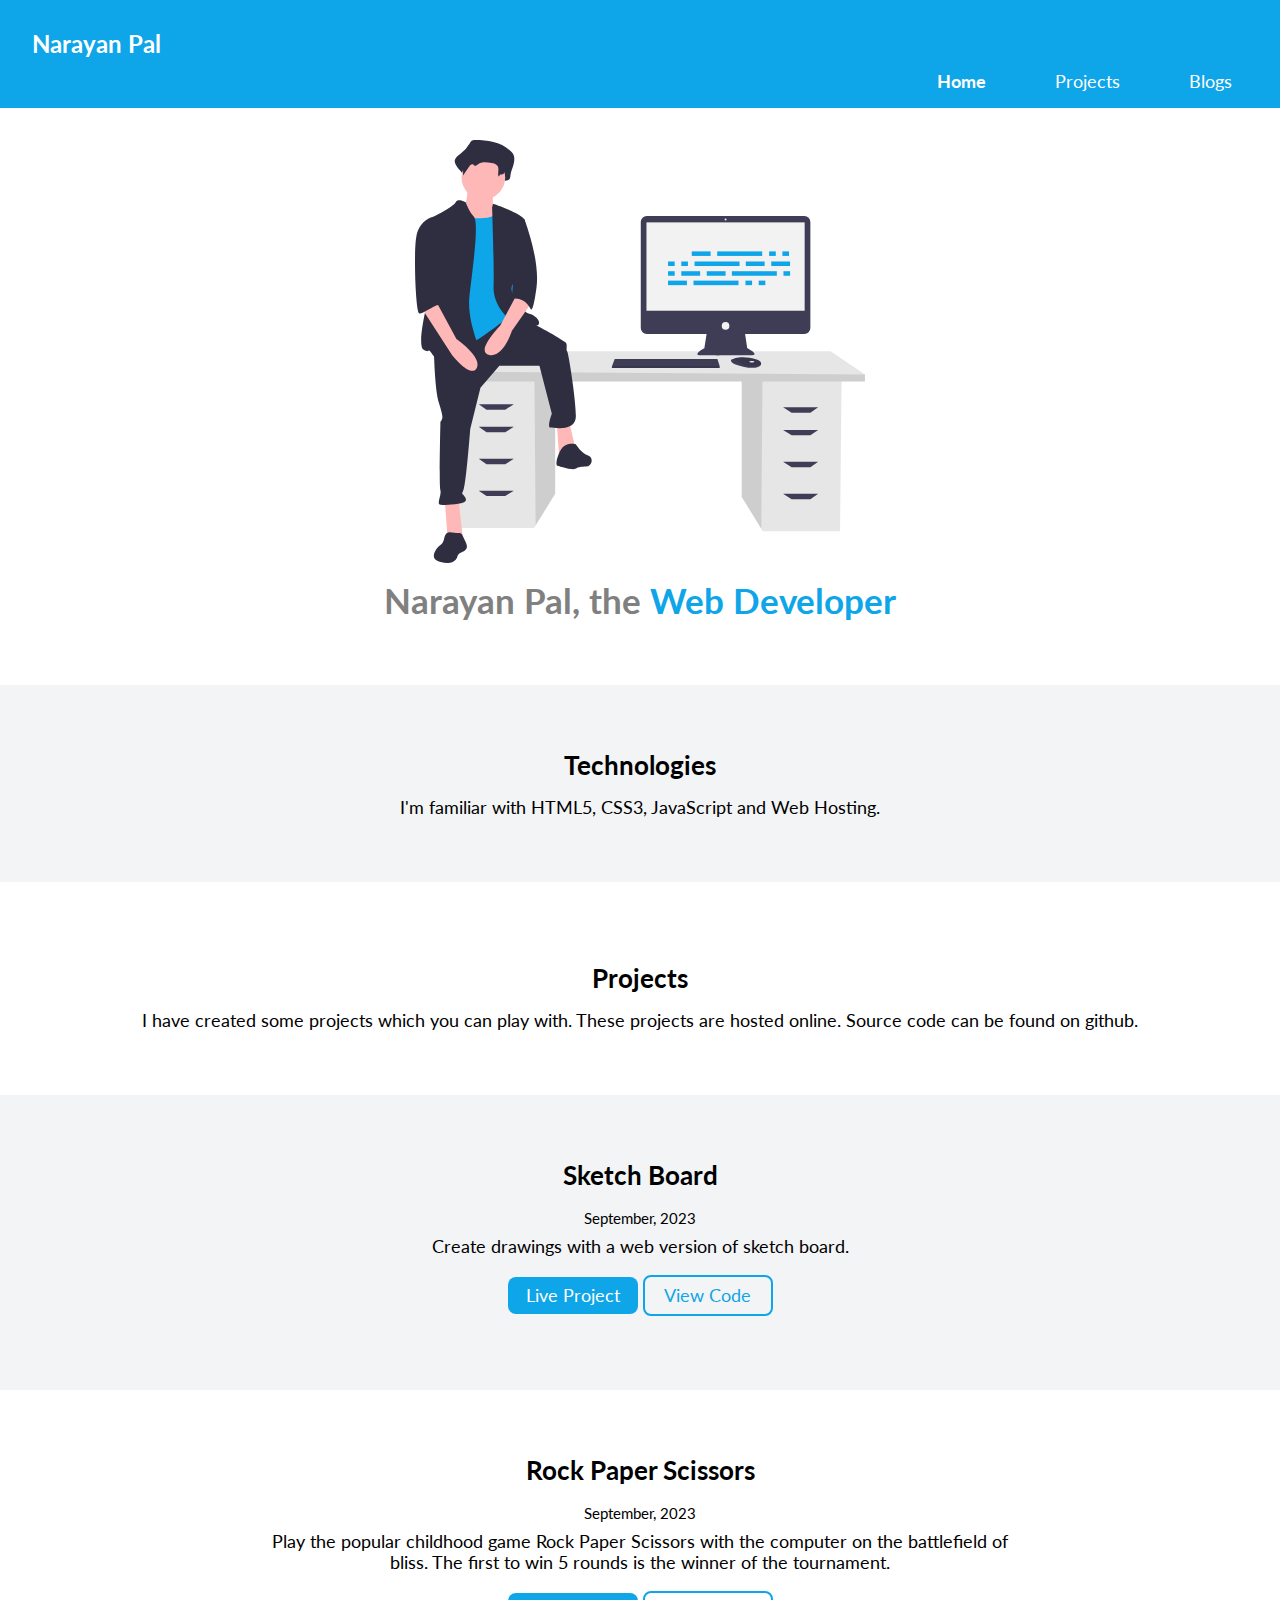
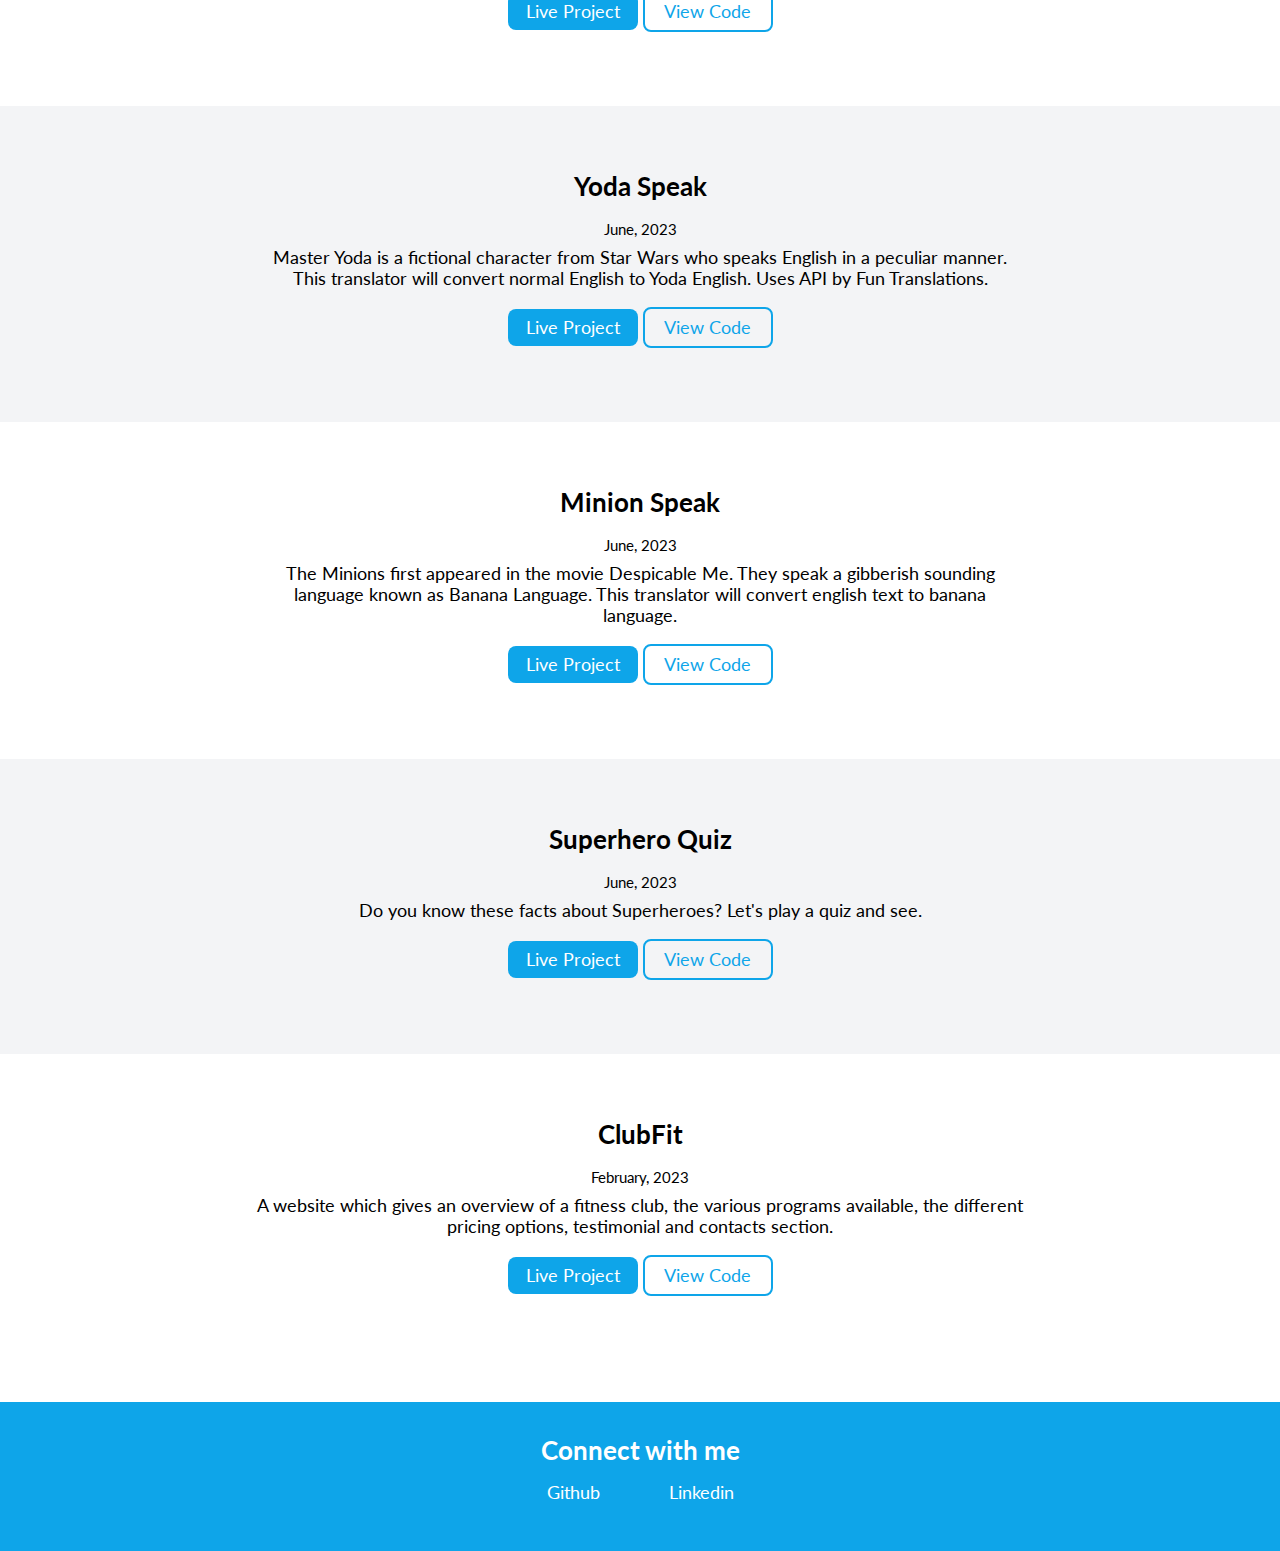
==== index.html @ 6f0f5a01 "Update index.html" ====
<!DOCTYPE html>
<html lang="en">

<head>
    <meta charset="UTF-8">
    <meta http-equiv="X-UA-Compatible" content="IE=edge">
    <meta name="viewport" content="width=device-width, initial-scale=1.0">
    <title>Home | My Site: Narayan Pal</title>
    <link rel="stylesheet" href="css/style.css">
    <link rel="stylesheet" href="css/responsive.css">

    <link rel="apple-touch-icon" sizes="180x180" href="img">
    <link rel="icon" type="image/png" sizes="32x32" href="img/favicon-32x32.png">
    <link rel="icon" type="image/png" sizes="16x16" href="img/favicon-16x16.png">
    <link rel="manifest" href="img/site.webmanifest">
</head>

<body>

    <nav>
        <div class="brand">Narayan Pal</div>
        <ul class="navigation">
            <li><a href="/" class="link-active link">Home</a></li>
            <li><a href="/projects.html" class="link">Projects</a></li>
            <li><a href="/blogs.html" class="link">Blogs</a></li>
        </ul>
    </nav>

    <header class="hero">
        <img class="hero-image" src="img/hero.svg" alt="hero-image">
        <h1 class="hero-heading text-gray">Narayan Pal, the <span class="text-theme">Web Developer</span></h1>
    </header>

    <section class="section offWhite">
        <div class="container">
            <h2>Technologies</h2>
            <p>I'm familiar with HTML5, CSS3, JavaScript and Web Hosting.</p>
        </div>
    </section>

    <section class="section">
        <div class="container">
            <h2>Projects</h2>
            <p>I have created some projects which you can play with. These projects are hosted online. Source code can
                be found on github.
            </p>
        </div>
        <ul>
            <li>
                <article>

                    <div class="container offWhite">
                        <h2>Sketch Board</h2>
                        <small class="padding-bottom-2rem">September, 2023</small>
                        <p class="mx-small project-description">Create drawings with a web version of sketch board.</p>
                        <a href="https://my-sketch-board.netlify.app/" class="link link-primary" target="_blank">Live
                            Project</a>
                        <a href="https://github.com/Narayan2206/Sketch-board" class="link link-secondary"
                            target="_blank">View Code</a>
                    </div>

                    <div class="container">
                        <h2>Rock Paper Scissors</h2>
                        <small class="padding-bottom-2rem">September, 2023</small>
                        <p class="mx-small project-description">Play the popular childhood game Rock Paper Scissors with
                            the computer on the battlefield of bliss. The first to win 5 rounds is the winner of the
                            tournament.</p>
                        <a href="https://rockpaperscissorsgameproject.netlify.app/" class="link link-primary"
                            target="_blank">Live Project</a>
                        <a href="https://github.com/Narayan2206/Rock-Paper-Scissors" class="link link-secondary"
                            target="_blank">View Code</a>
                    </div>

                    <div class="container offWhite">
                        <h2>Yoda Speak</h2>
                        <small class="padding-bottom-2rem">June, 2023</small>
                        <p class="mx-small project-description">Master Yoda is a fictional character from Star Wars who
                            speaks English in a peculiar manner. This translator will convert normal English to Yoda
                            English. Uses API by Fun Translations.</p>
                        <a href="https://projectyodaspeak.netlify.app/" class="link link-primary" target="_blank">Live
                            Project</a>
                        <a href="https://github.com/Narayan2206/Yoda-speak" class="link link-secondary"
                            target="_blank">View Code</a>
                    </div>

                    <div class="container">
                        <h2>Minion Speak</h2>
                        <small class="padding-bottom-2rem">June, 2023</small>
                        <p class="mx-small project-description">The Minions first appeared in the movie Despicable Me.
                            They speak a gibberish sounding language known as Banana Language. This translator will
                            convert english text to banana language.</p>
                        <a href="https://projectminionspeak.netlify.app/" class="link link-primary" target="_blank">Live
                            Project</a>
                        <a href="https://github.com/Narayan2206/Minions-Speak" class="link link-secondary"
                            target="_blank">View Code</a>
                    </div>

                    <div class="container offWhite">
                        <h2>Superhero Quiz</h2>
                        <small class="padding-bottom-2rem">June, 2023</small>
                        <p class="mx-small project-description">Do you know these facts about Superheroes? Let's play a
                            quiz and see.</p>
                        <a href="https://replit.com/@Narayan2206/SuperHeroQuiz?embed=true" class="link link-primary"
                            target="_blank">Live Project</a>
                        <a href="https://replit.com/@Narayan2206/SuperHeroQuiz" class="link link-secondary ">View
                            Code</a>
                    </div>

                    <div class="container">
                        <h2>ClubFit</h2>
                        <small class="padding-bottom-2rem">February, 2023</small>
                        <p class="mx-small project-description">A website which gives an overview of a fitness club, the
                            various programs available, the different pricing options, testimonial and contacts section.
                        </p>
                        <a href="https://projectclubfit.netlify.app/" class="link link-primary" target="_blank">Live
                            Project</a>
                        <a href="https://github.com/Narayan2206/ClubFit" class="link link-secondary ">View Code</a>
                    </div>
                </article>
            </li>
        </ul>
    </section>




    <footer class="footer">
        <h2>Connect with me</h2>
        <ul class="footer-links">
            <li><a href="https://github.com/narayan2206" class="link">Github</a></li>
            <li><a href="https://www.linkedin.com/in/narayan-pal-a341a2220" class="link">Linkedin</a></li>
        </ul>
    </footer>

</body>

</html>
---- css/style.css ----
@import url('https://fonts.googleapis.com/css2?family=Lato:wght@400;700&display=swap');
*{
    margin: 0;
    padding: 0;
    box-sizing: border-box;
}

:root{
    --primary-color: #0ea5e9;
}

body{
    font-family: 'Lato', sans-serif;
    /* max-width: 80%;
    margin: auto; */
    font-size: 1.1rem;
}

nav{
    background-color: var(--primary-color);
    margin: auto;
    padding: 1rem;
}

nav .brand{
    padding: 0.8rem 1rem;
    font-size: 1.5rem;
    font-weight: bolder;
    color: white;
}

.navigation{
    text-align: right;
}

.navigation li{
    display: inline;
    list-style: none;
    padding: 0 2rem;
}


.hero{
    padding: 2rem;
    /* padding-top: 5rem; */
}

.hero .hero-image{
    display: block;
    margin: auto;
    max-width: 60%;
    width: 450px;
    /* border: 2px solid red; */
}

.hero .hero-heading{
    text-align: center;
    /* padding: 1rem 0; */
    padding-top: 1rem;
    margin-bottom: 1rem;
}

.section{
    margin: 1rem 0;
}

.container{
    text-align: center;
    padding: 4rem 0rem;
}

.container h2{
     padding-bottom: 1rem;
}

.footer{
    color: white;
    background-color: var(--primary-color);
    text-align: center;
    padding: 2rem 0;
    margin-top: 2rem;
}

.footer .footer-links{
      padding: 1rem;
}

.footer .footer-links li{
    display: inline;
    list-style: none;
    padding: 0 2rem;
}

/* Projects Page */

.project-description{
    width: 60%;
}

/* Blogs Page */

.min-h{
    min-height: calc(100vh - 107px - 149px);
    
}

/* Utility Classes */

.mx-small{
    margin: 0.5rem auto;
}

.link{
    text-decoration: none;
    color: white;
}

.link-primary{
    background-color: var(--primary-color);
    display: inline-block;
    padding: 0.5rem 1rem;
    margin: 10px auto;
    width: 130px;
    border-radius: 8px;
} 

.link-secondary{
    color: var(--primary-color);
    border: 2px solid var(--primary-color);
    display: inline-block;
    padding: 0.5rem 1rem;
    margin: 10px auto;
    width: 130px;
    border-radius: 8px;
}

.link-active{
    font-weight: bolder;
}

.text-theme{
    color: var(--primary-color);
}

.text-gray{
    color: gray;
}

.offWhite{
    background-color: #f3f4f6;
}
---- css/responsive.css ----
@media only screen and (max-width: 600px)  {
    
    .navigation{
        text-align: center;
    }

    nav .brand{
       text-align: center;
       padding: 1rem 1rem;
    }

    .container p{
        padding: 0 1rem;
    }

    .project-description{
        width: 80%;
    }
}
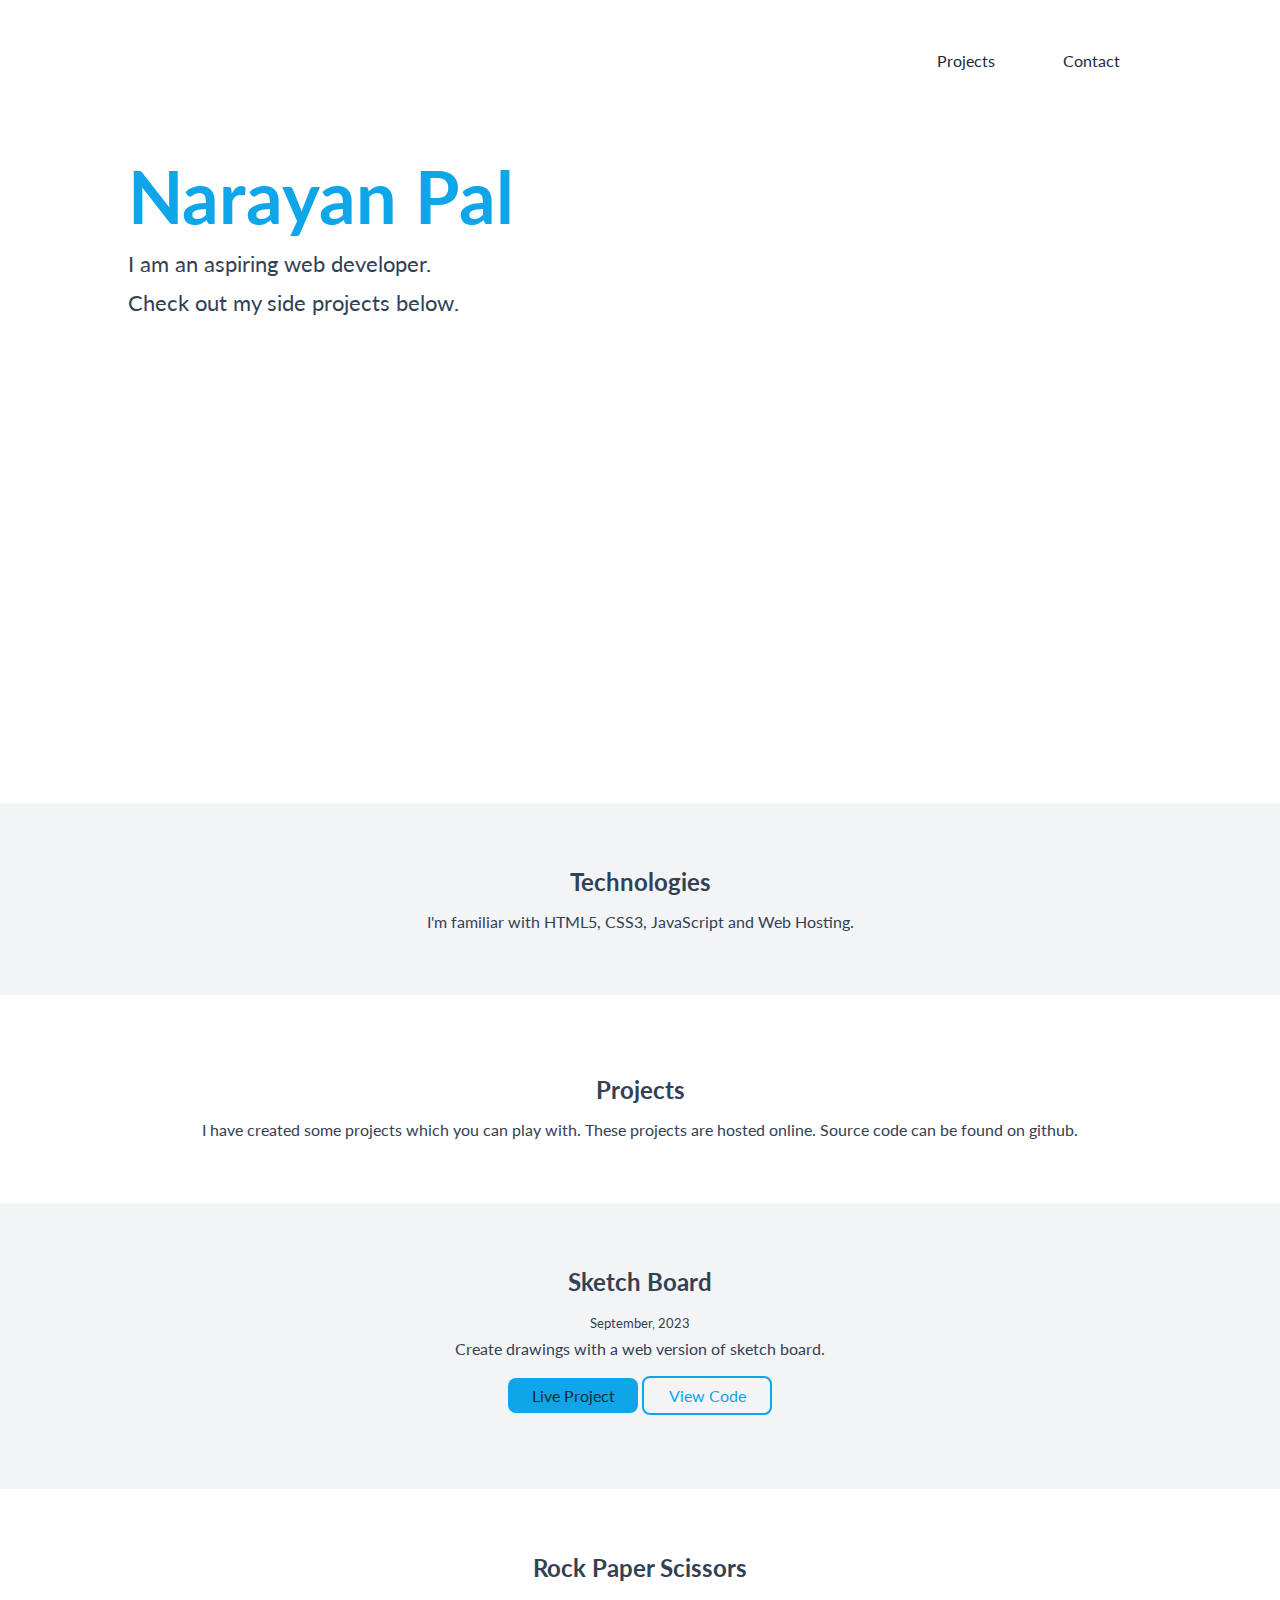
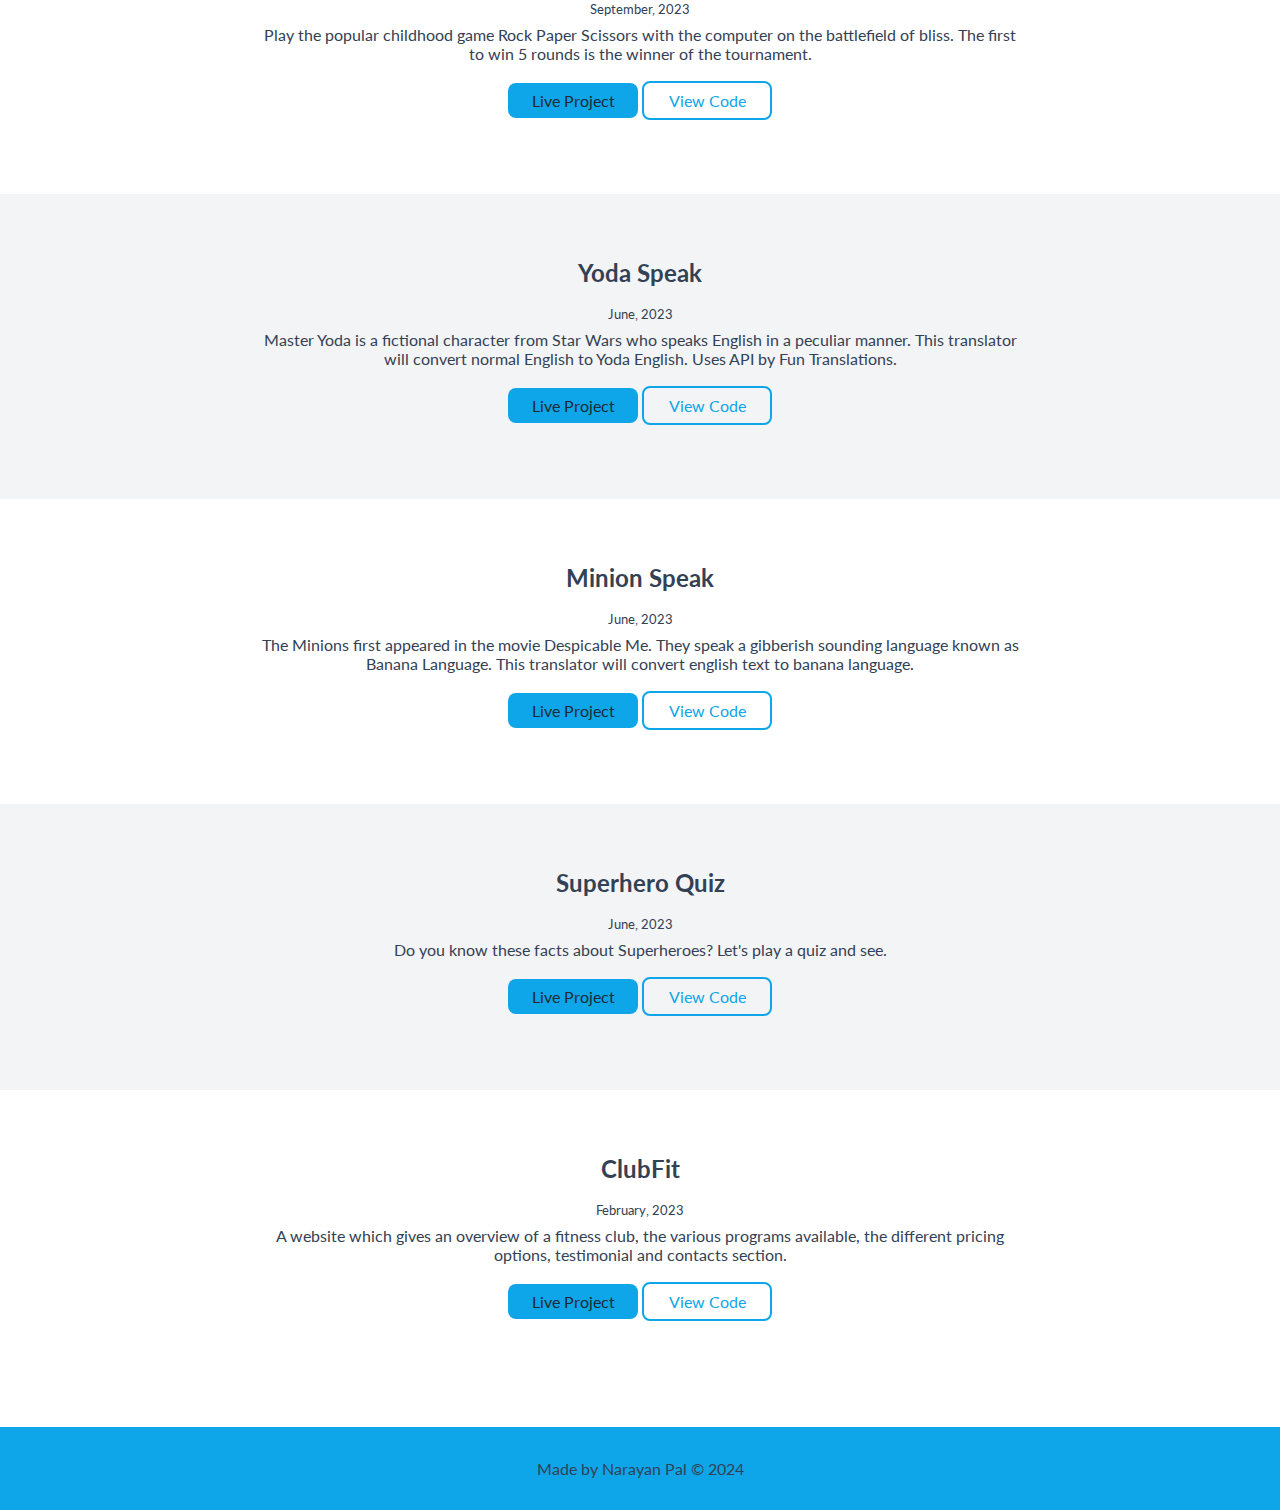
==== commit 8a3ee6d4: "added paragraph elements to hero section" ====
--- a/index.html
+++ b/index.html
@@ -18,18 +18,17 @@
 <body>
 
     <nav>
-        <div class="brand">Narayan Pal</div>
         <ul class="navigation">
-            <li><a href="/" class="link-active link">Home</a></li>
-            <li><a href="/projects.html" class="link">Projects</a></li>
-            <li><a href="/blogs.html" class="link">Blogs</a></li>
+            <li><a href="/" class="link">Projects</a></li>
+            <li><a href="/" class="link">Contact</a></li>
         </ul>
     </nav>
 
-    <header class="hero">
-        <img class="hero-image" src="img/hero.svg" alt="hero-image">
-        <h1 class="hero-heading text-gray">Narayan Pal, the <span class="text-theme">Web Developer</span></h1>
-    </header>
+    <section class="hero">
+        <h1 class="hero-heading text-theme">Narayan Pal</h1>
+        <p>I am an aspiring web developer.</p>
+        <p>Check out my side projects below.</p>
+    </section>
 
     <section class="section offWhite">
         <div class="container">
@@ -125,11 +124,7 @@
 
 
     <footer class="footer">
-        <h2>Connect with me</h2>
-        <ul class="footer-links">
-            <li><a href="https://github.com/narayan2206" class="link">Github</a></li>
-            <li><a href="https://www.linkedin.com/in/narayan-pal-a341a2220" class="link">Linkedin</a></li>
-        </ul>
+        <p>Made by Narayan Pal &copy; 2024</p>
     </footer>
 
 </body>
--- a/css/style.css
+++ b/css/style.css
@@ -3,6 +3,7 @@
     margin: 0;
     padding: 0;
     box-sizing: border-box;
+    color: #334155;
 }
 
 :root{
@@ -13,20 +14,17 @@
     font-family: 'Lato', sans-serif;
     /* max-width: 80%;
     margin: auto; */
-    font-size: 1.1rem;
+    /* font-size: 1.1rem; */
 }
 
 nav{
-    background-color: var(--primary-color);
+    /* background-color: var(--primary-color); */
     margin: auto;
-    padding: 1rem;
-}
-
-nav .brand{
-    padding: 0.8rem 1rem;
-    font-size: 1.5rem;
-    font-weight: bolder;
-    color: white;
+    height: 70px;
+    width: 80%;
+    display: flex;
+    align-items: flex-end;
+    justify-content: flex-end;
 }
 
 .navigation{
@@ -42,22 +40,20 @@
 
 .hero{
     padding: 2rem;
-    /* padding-top: 5rem; */
-}
-
-.hero .hero-image{
-    display: block;
-    margin: auto;
-    max-width: 60%;
-    width: 450px;
+    padding-left: 10%;
+    margin-top: 4%;
+    height: 74vh;
     /* border: 2px solid red; */
 }
 
+
 .hero .hero-heading{
-    text-align: center;
-    /* padding: 1rem 0; */
-    padding-top: 1rem;
-    margin-bottom: 1rem;
+    font-size: 4.5em;
+}
+
+.hero p{
+    font-size: 1.4rem;
+    margin-top: 1%;
 }
 
 .section{
@@ -97,12 +93,6 @@
     width: 60%;
 }
 
-/* Blogs Page */
-
-.min-h{
-    min-height: calc(100vh - 107px - 149px);
-    
-}
 
 /* Utility Classes */
 
@@ -112,7 +102,27 @@
 
 .link{
     text-decoration: none;
-    color: white;
+    color: #1f2937;
+    position: relative;
+}
+
+.link::after{
+    content: "";
+    position: absolute;
+    bottom: -20px;
+    left: 0;
+    background-color: var(--primary-color);
+    width: 0%;
+    height: 5px;
+    transition: all 0.5s ease-in-out;
+}
+
+.link:hover{
+    color: #64748b;
+}
+
+.link:hover::after{
+    width: 100%;
 }
 
 .link-primary{
@@ -134,9 +144,6 @@
     border-radius: 8px;
 }
 
-.link-active{
-    font-weight: bolder;
-}
 
 .text-theme{
     color: var(--primary-color);
--- a/css/responsive.css
+++ b/css/responsive.css
@@ -4,9 +4,8 @@
         text-align: center;
     }
 
-    nav .brand{
-       text-align: center;
-       padding: 1rem 1rem;
+    nav{
+       justify-content: center;
     }
 
     .container p{
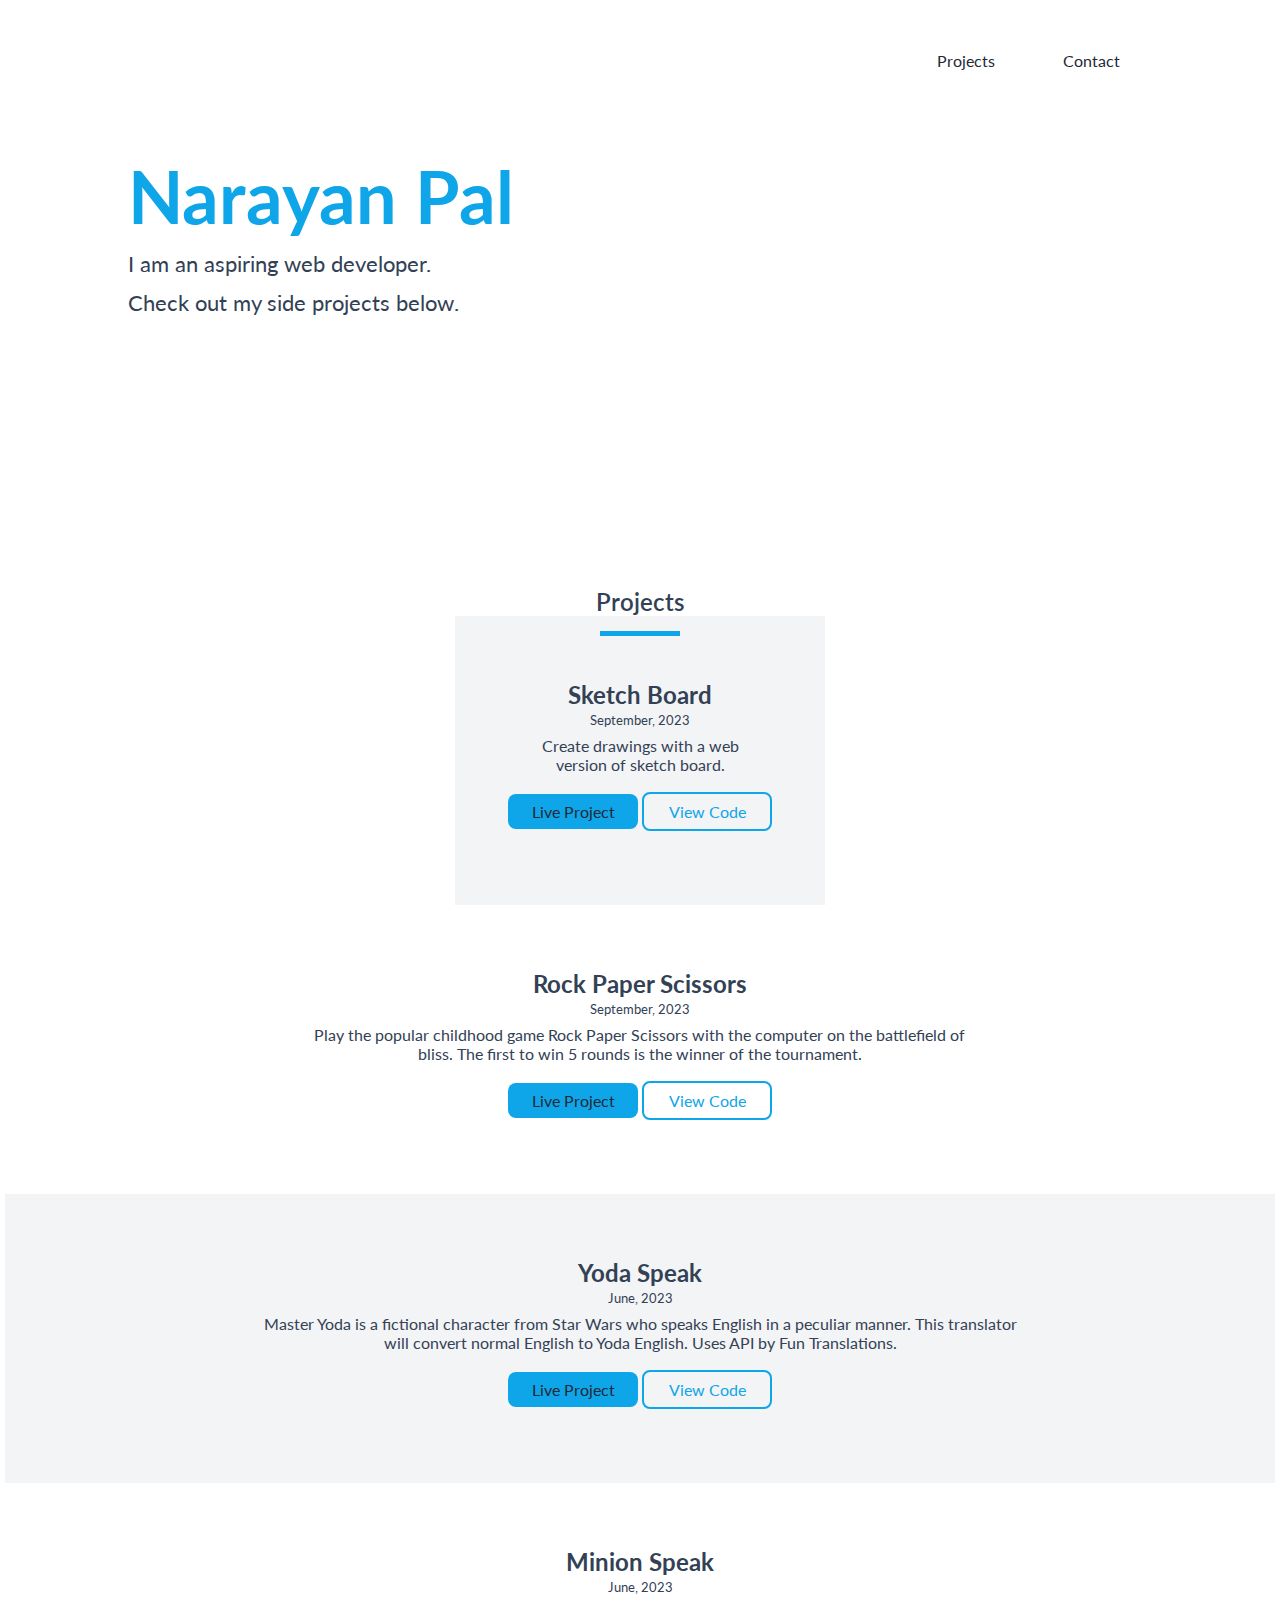
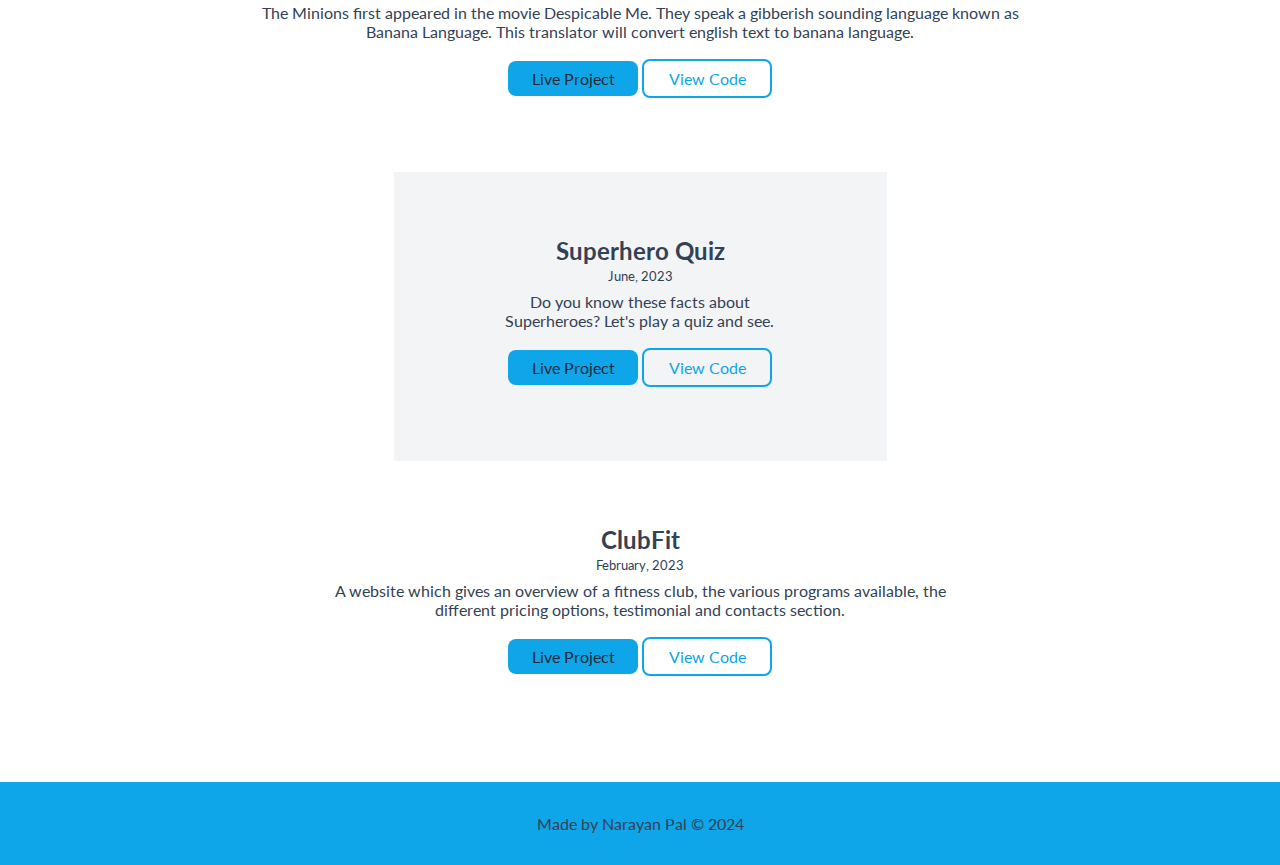
==== commit 9214d452: "edited projects section" ====
--- a/index.html
+++ b/index.html
@@ -30,94 +30,84 @@
         <p>Check out my side projects below.</p>
     </section>
 
-    <section class="section offWhite">
-        <div class="container">
-            <h2>Technologies</h2>
-            <p>I'm familiar with HTML5, CSS3, JavaScript and Web Hosting.</p>
-        </div>
-    </section>
 
     <section class="section">
-        <div class="container">
-            <h2>Projects</h2>
-            <p>I have created some projects which you can play with. These projects are hosted online. Source code can
-                be found on github.
-            </p>
+
+        <div class="section-container">
+
+
+            <h2 class="section-heading">Projects</h2>
+
+            <div class="container offWhite">
+                <h2>Sketch Board</h2>
+                <small class="padding-bottom-2rem">September, 2023</small>
+                <p class="mx-small project-description">Create drawings with a web version of sketch board.</p>
+                <a href="https://my-sketch-board.netlify.app/" class="link link-primary" target="_blank">Live
+                    Project</a>
+                <a href="https://github.com/Narayan2206/Sketch-board" class="link link-secondary" target="_blank">View
+                    Code</a>
+            </div>
+
+            <div class="container">
+                <h2>Rock Paper Scissors</h2>
+                <small class="padding-bottom-2rem">September, 2023</small>
+                <p class="mx-small project-description">Play the popular childhood game Rock Paper Scissors with
+                    the computer on the battlefield of bliss. The first to win 5 rounds is the winner of the
+                    tournament.</p>
+                <a href="https://rockpaperscissorsgameproject.netlify.app/" class="link link-primary"
+                    target="_blank">Live
+                    Project</a>
+                <a href="https://github.com/Narayan2206/Rock-Paper-Scissors" class="link link-secondary"
+                    target="_blank">View Code</a>
+            </div>
+
+            <div class="container offWhite">
+                <h2>Yoda Speak</h2>
+                <small class="padding-bottom-2rem">June, 2023</small>
+                <p class="mx-small project-description">Master Yoda is a fictional character from Star Wars who
+                    speaks English in a peculiar manner. This translator will convert normal English to Yoda
+                    English. Uses API by Fun Translations.</p>
+                <a href="https://projectyodaspeak.netlify.app/" class="link link-primary" target="_blank">Live
+                    Project</a>
+                <a href="https://github.com/Narayan2206/Yoda-speak" class="link link-secondary" target="_blank">View
+                    Code</a>
+            </div>
+
+            <div class="container">
+                <h2>Minion Speak</h2>
+                <small class="padding-bottom-2rem">June, 2023</small>
+                <p class="mx-small project-description">The Minions first appeared in the movie Despicable Me.
+                    They speak a gibberish sounding language known as Banana Language. This translator will
+                    convert english text to banana language.</p>
+                <a href="https://projectminionspeak.netlify.app/" class="link link-primary" target="_blank">Live
+                    Project</a>
+                <a href="https://github.com/Narayan2206/Minions-Speak" class="link link-secondary" target="_blank">View
+                    Code</a>
+            </div>
+
+            <div class="container offWhite">
+                <h2>Superhero Quiz</h2>
+                <small class="padding-bottom-2rem">June, 2023</small>
+                <p class="mx-small project-description">Do you know these facts about Superheroes? Let's play a
+                    quiz and see.</p>
+                <a href="https://replit.com/@Narayan2206/SuperHeroQuiz?embed=true" class="link link-primary"
+                    target="_blank">Live Project</a>
+                <a href="https://replit.com/@Narayan2206/SuperHeroQuiz" class="link link-secondary ">View
+                    Code</a>
+            </div>
+
+            <div class="container">
+                <h2>ClubFit</h2>
+                <small class="padding-bottom-2rem">February, 2023</small>
+                <p class="mx-small project-description">A website which gives an overview of a fitness club, the
+                    various programs available, the different pricing options, testimonial and contacts section.
+                </p>
+                <a href="https://projectclubfit.netlify.app/" class="link link-primary" target="_blank">Live
+                    Project</a>
+                <a href="https://github.com/Narayan2206/ClubFit" class="link link-secondary ">View Code</a>
+            </div>
+            
         </div>
-        <ul>
-            <li>
-                <article>
-
-                    <div class="container offWhite">
-                        <h2>Sketch Board</h2>
-                        <small class="padding-bottom-2rem">September, 2023</small>
-                        <p class="mx-small project-description">Create drawings with a web version of sketch board.</p>
-                        <a href="https://my-sketch-board.netlify.app/" class="link link-primary" target="_blank">Live
-                            Project</a>
-                        <a href="https://github.com/Narayan2206/Sketch-board" class="link link-secondary"
-                            target="_blank">View Code</a>
-                    </div>
-
-                    <div class="container">
-                        <h2>Rock Paper Scissors</h2>
-                        <small class="padding-bottom-2rem">September, 2023</small>
-                        <p class="mx-small project-description">Play the popular childhood game Rock Paper Scissors with
-                            the computer on the battlefield of bliss. The first to win 5 rounds is the winner of the
-                            tournament.</p>
-                        <a href="https://rockpaperscissorsgameproject.netlify.app/" class="link link-primary"
-                            target="_blank">Live Project</a>
-                        <a href="https://github.com/Narayan2206/Rock-Paper-Scissors" class="link link-secondary"
-                            target="_blank">View Code</a>
-                    </div>
-
-                    <div class="container offWhite">
-                        <h2>Yoda Speak</h2>
-                        <small class="padding-bottom-2rem">June, 2023</small>
-                        <p class="mx-small project-description">Master Yoda is a fictional character from Star Wars who
-                            speaks English in a peculiar manner. This translator will convert normal English to Yoda
-                            English. Uses API by Fun Translations.</p>
-                        <a href="https://projectyodaspeak.netlify.app/" class="link link-primary" target="_blank">Live
-                            Project</a>
-                        <a href="https://github.com/Narayan2206/Yoda-speak" class="link link-secondary"
-                            target="_blank">View Code</a>
-                    </div>
-
-                    <div class="container">
-                        <h2>Minion Speak</h2>
-                        <small class="padding-bottom-2rem">June, 2023</small>
-                        <p class="mx-small project-description">The Minions first appeared in the movie Despicable Me.
-                            They speak a gibberish sounding language known as Banana Language. This translator will
-                            convert english text to banana language.</p>
-                        <a href="https://projectminionspeak.netlify.app/" class="link link-primary" target="_blank">Live
-                            Project</a>
-                        <a href="https://github.com/Narayan2206/Minions-Speak" class="link link-secondary"
-                            target="_blank">View Code</a>
-                    </div>
-
-                    <div class="container offWhite">
-                        <h2>Superhero Quiz</h2>
-                        <small class="padding-bottom-2rem">June, 2023</small>
-                        <p class="mx-small project-description">Do you know these facts about Superheroes? Let's play a
-                            quiz and see.</p>
-                        <a href="https://replit.com/@Narayan2206/SuperHeroQuiz?embed=true" class="link link-primary"
-                            target="_blank">Live Project</a>
-                        <a href="https://replit.com/@Narayan2206/SuperHeroQuiz" class="link link-secondary ">View
-                            Code</a>
-                    </div>
-
-                    <div class="container">
-                        <h2>ClubFit</h2>
-                        <small class="padding-bottom-2rem">February, 2023</small>
-                        <p class="mx-small project-description">A website which gives an overview of a fitness club, the
-                            various programs available, the different pricing options, testimonial and contacts section.
-                        </p>
-                        <a href="https://projectclubfit.netlify.app/" class="link link-primary" target="_blank">Live
-                            Project</a>
-                        <a href="https://github.com/Narayan2206/ClubFit" class="link link-secondary ">View Code</a>
-                    </div>
-                </article>
-            </li>
-        </ul>
     </section>
 
 
--- a/css/style.css
+++ b/css/style.css
@@ -1,23 +1,24 @@
 @import url('https://fonts.googleapis.com/css2?family=Lato:wght@400;700&display=swap');
-*{
+
+* {
     margin: 0;
     padding: 0;
     box-sizing: border-box;
     color: #334155;
 }
 
-:root{
+:root {
     --primary-color: #0ea5e9;
 }
 
-body{
+body {
     font-family: 'Lato', sans-serif;
     /* max-width: 80%;
     margin: auto; */
     /* font-size: 1.1rem; */
 }
 
-nav{
+nav {
     /* background-color: var(--primary-color); */
     margin: auto;
     height: 70px;
@@ -27,49 +28,68 @@
     justify-content: flex-end;
 }
 
-.navigation{
+.navigation {
     text-align: right;
 }
 
-.navigation li{
+.navigation li {
     display: inline;
     list-style: none;
     padding: 0 2rem;
 }
 
 
-.hero{
+.hero {
     padding: 2rem;
     padding-left: 10%;
     margin-top: 4%;
-    height: 74vh;
+    height: 50vh;
     /* border: 2px solid red; */
 }
 
 
-.hero .hero-heading{
+.hero .hero-heading {
     font-size: 4.5em;
 }
 
-.hero p{
+.hero p {
     font-size: 1.4rem;
     margin-top: 1%;
 }
 
-.section{
+.section {
     margin: 1rem 0;
 }
 
-.container{
+.section-container{
+    display: flex;
+    flex-direction: column;
+    align-items: center;
+    justify-content: space-between;
+}
+
+.container {
     text-align: center;
     padding: 4rem 0rem;
 }
 
-.container h2{
-     padding-bottom: 1rem;
+.section-heading {
+    font-weight: 600;
+    position: relative;
 }
 
-.footer{
+.section-heading::after {
+    content: "";
+    position: absolute;
+    bottom: -20px;
+    left: 4px;
+    background-color: var(--primary-color);
+    height: 5px;
+    width: 80px;
+
+}
+
+.footer {
     color: white;
     background-color: var(--primary-color);
     text-align: center;
@@ -77,11 +97,11 @@
     margin-top: 2rem;
 }
 
-.footer .footer-links{
-      padding: 1rem;
+.footer .footer-links {
+    padding: 1rem;
 }
 
-.footer .footer-links li{
+.footer .footer-links li {
     display: inline;
     list-style: none;
     padding: 0 2rem;
@@ -89,24 +109,24 @@
 
 /* Projects Page */
 
-.project-description{
+.project-description {
     width: 60%;
 }
 
 
 /* Utility Classes */
 
-.mx-small{
+.mx-small {
     margin: 0.5rem auto;
 }
 
-.link{
+.link {
     text-decoration: none;
     color: #1f2937;
     position: relative;
 }
 
-.link::after{
+.link::after {
     content: "";
     position: absolute;
     bottom: -20px;
@@ -117,24 +137,24 @@
     transition: all 0.5s ease-in-out;
 }
 
-.link:hover{
+.link:hover {
     color: #64748b;
 }
 
-.link:hover::after{
+.link:hover::after {
     width: 100%;
 }
 
-.link-primary{
+.link-primary {
     background-color: var(--primary-color);
     display: inline-block;
     padding: 0.5rem 1rem;
     margin: 10px auto;
     width: 130px;
     border-radius: 8px;
-} 
+}
 
-.link-secondary{
+.link-secondary {
     color: var(--primary-color);
     border: 2px solid var(--primary-color);
     display: inline-block;
@@ -145,16 +165,14 @@
 }
 
 
-.text-theme{
+.text-theme {
     color: var(--primary-color);
 }
 
-.text-gray{
+.text-gray {
     color: gray;
 }
 
-.offWhite{
+.offWhite {
     background-color: #f3f4f6;
-}
-
-
+}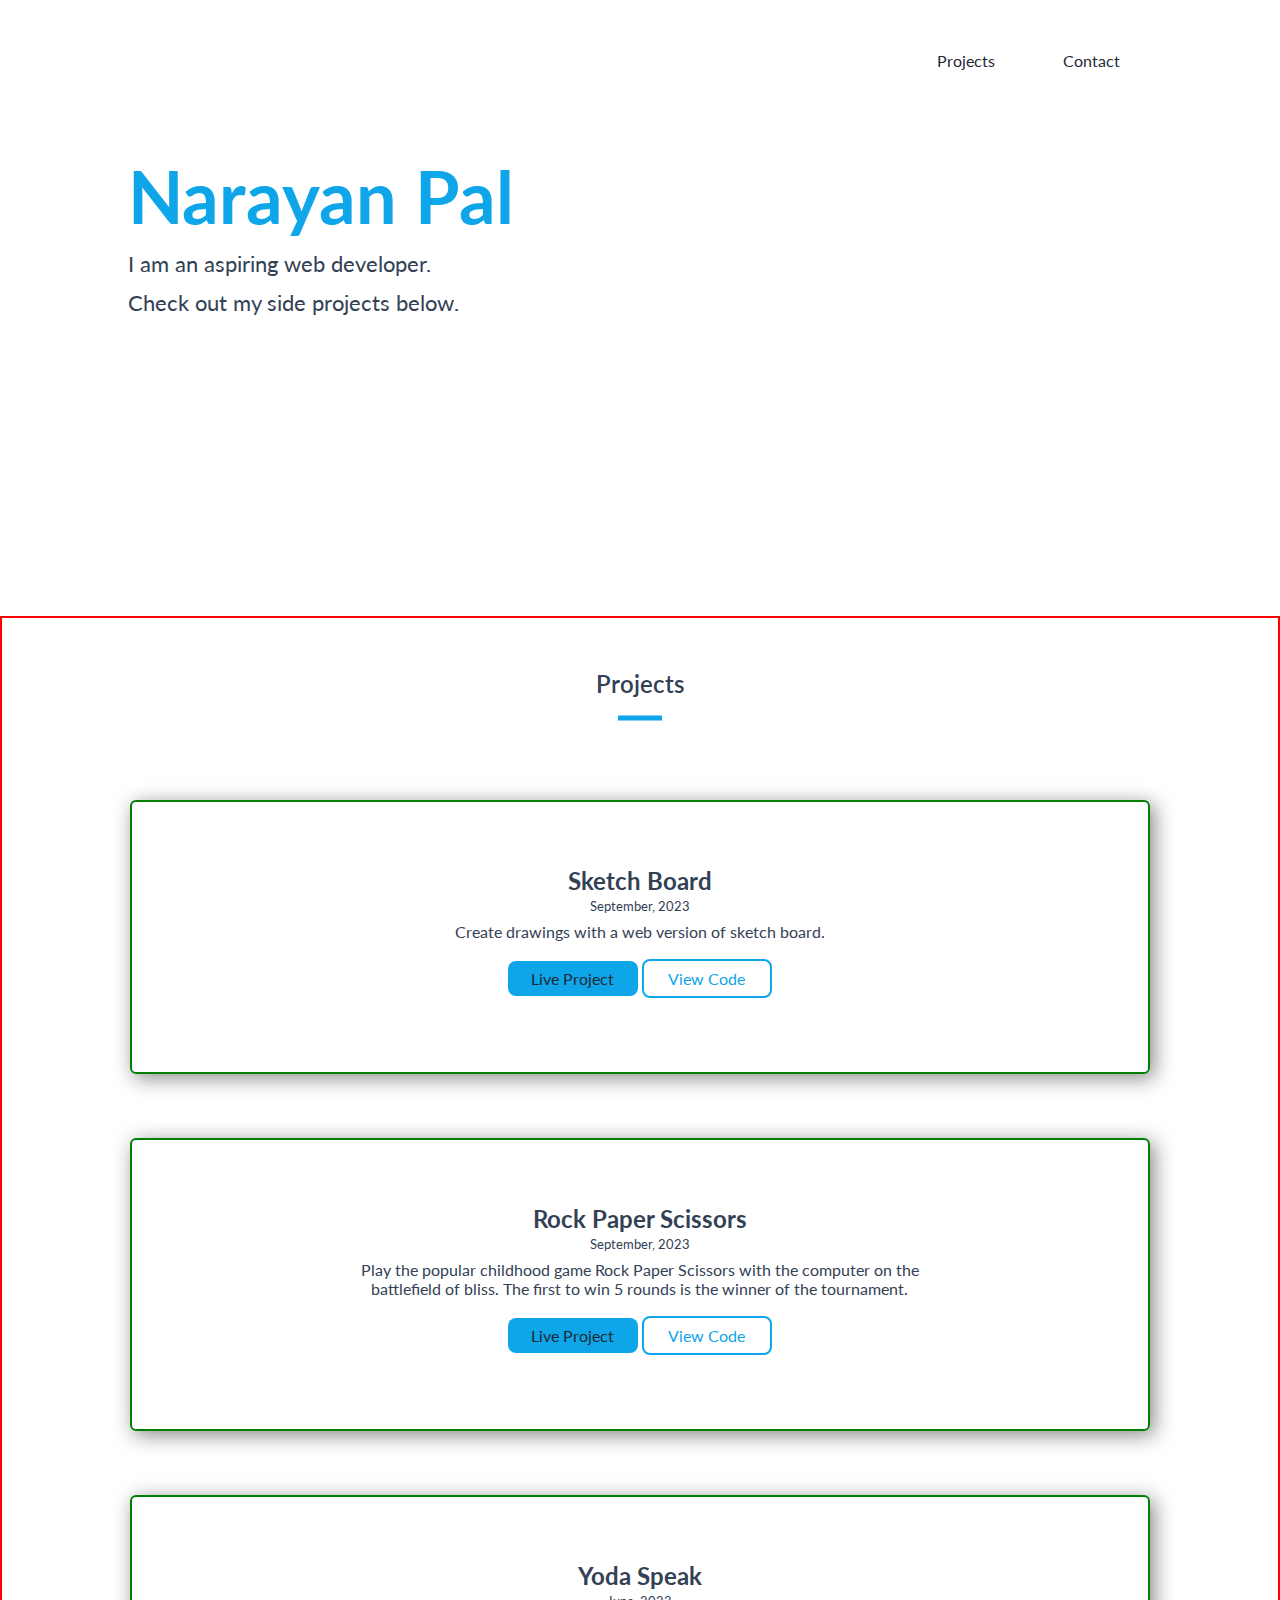
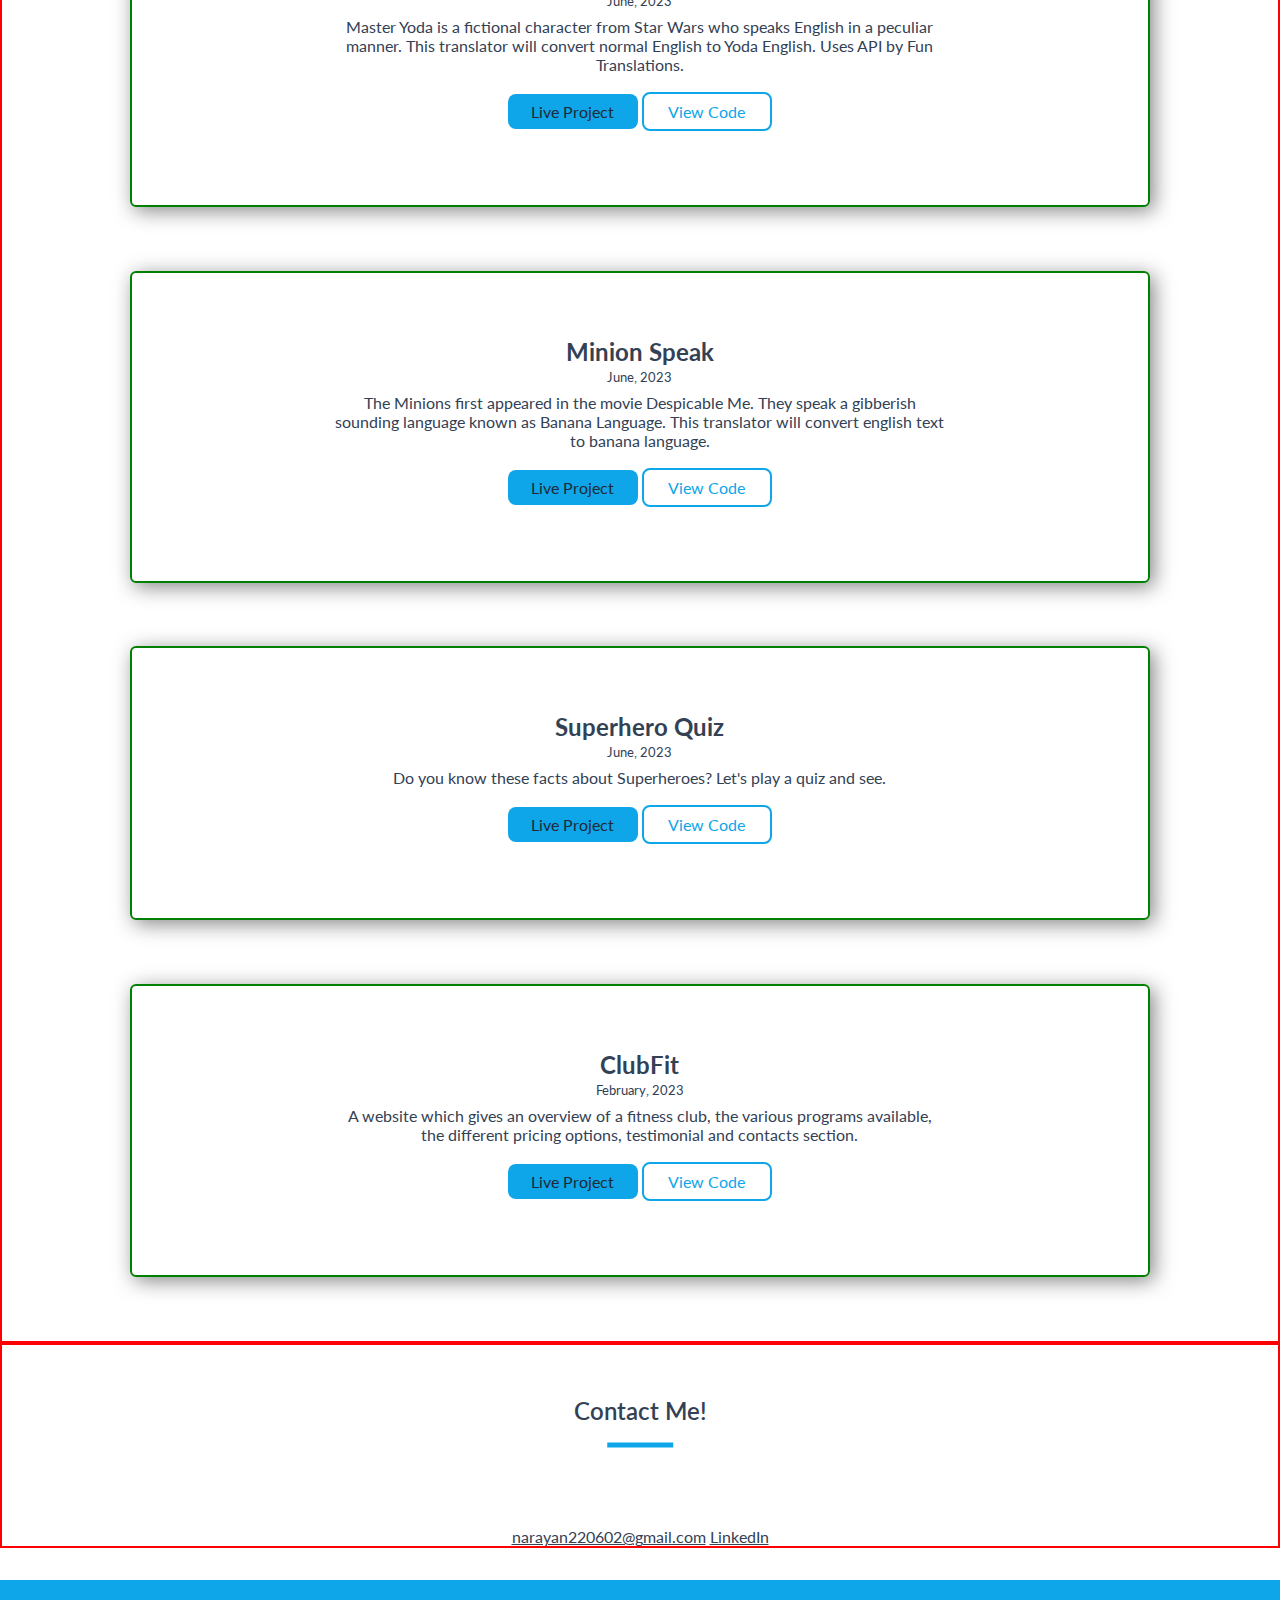
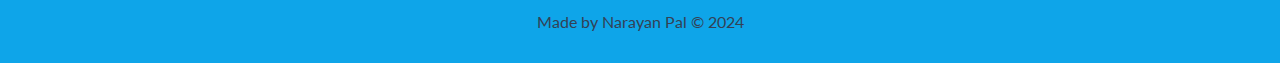
==== commit a82c2ba3: "created a contact section" ====
--- a/index.html
+++ b/index.html
@@ -38,7 +38,7 @@
 
             <h2 class="section-heading">Projects</h2>
 
-            <div class="container offWhite">
+            <div class="container">
                 <h2>Sketch Board</h2>
                 <small class="padding-bottom-2rem">September, 2023</small>
                 <p class="mx-small project-description">Create drawings with a web version of sketch board.</p>
@@ -61,7 +61,7 @@
                     target="_blank">View Code</a>
             </div>
 
-            <div class="container offWhite">
+            <div class="container">
                 <h2>Yoda Speak</h2>
                 <small class="padding-bottom-2rem">June, 2023</small>
                 <p class="mx-small project-description">Master Yoda is a fictional character from Star Wars who
@@ -85,7 +85,7 @@
                     Code</a>
             </div>
 
-            <div class="container offWhite">
+            <div class="container">
                 <h2>Superhero Quiz</h2>
                 <small class="padding-bottom-2rem">June, 2023</small>
                 <p class="mx-small project-description">Do you know these facts about Superheroes? Let's play a
@@ -106,10 +106,19 @@
                     Project</a>
                 <a href="https://github.com/Narayan2206/ClubFit" class="link link-secondary ">View Code</a>
             </div>
-            
+
         </div>
     </section>
 
+    <section class="contact-section">
+        <div class="section-container">
+            <h2 class="section-heading">Contact Me!</h2>
+             <div class="links-container">
+                <span><a href="mailto:narayan220602@gmail.com">narayan220602@gmail.com</a></span>
+                <span><a href="">LinkedIn</a></span>
+             </div>
+        </div>
+    </section>
 
 
 
--- a/css/style.css
+++ b/css/style.css
@@ -43,7 +43,7 @@
     padding: 2rem;
     padding-left: 10%;
     margin-top: 4%;
-    height: 50vh;
+    height: 55vh;
     /* border: 2px solid red; */
 }
 
@@ -57,36 +57,46 @@
     margin-top: 1%;
 }
 
-.section {
-    margin: 1rem 0;
-}
 
 .section-container{
     display: flex;
     flex-direction: column;
     align-items: center;
     justify-content: space-between;
+    border: 2px solid red;
 }
 
 .container {
     text-align: center;
     padding: 4rem 0rem;
+    border: 2px solid green;
+    width: 80%;
+    border-radius: 6px;
+    margin: auto;
+    margin-bottom: 5%;
+    box-shadow: 4px 4px 20px rgba(16, 16, 16, 0.5);
 }
 
 .section-heading {
     font-weight: 600;
     position: relative;
+    margin: 4% auto 8%;
 }
 
 .section-heading::after {
     content: "";
     position: absolute;
     bottom: -20px;
-    left: 4px;
+    left:0;
+    transform: translate(50%,50%);
     background-color: var(--primary-color);
     height: 5px;
-    width: 80px;
+    width: 50%;
 
+}
+
+.contact-section{
+    
 }
 
 .footer {
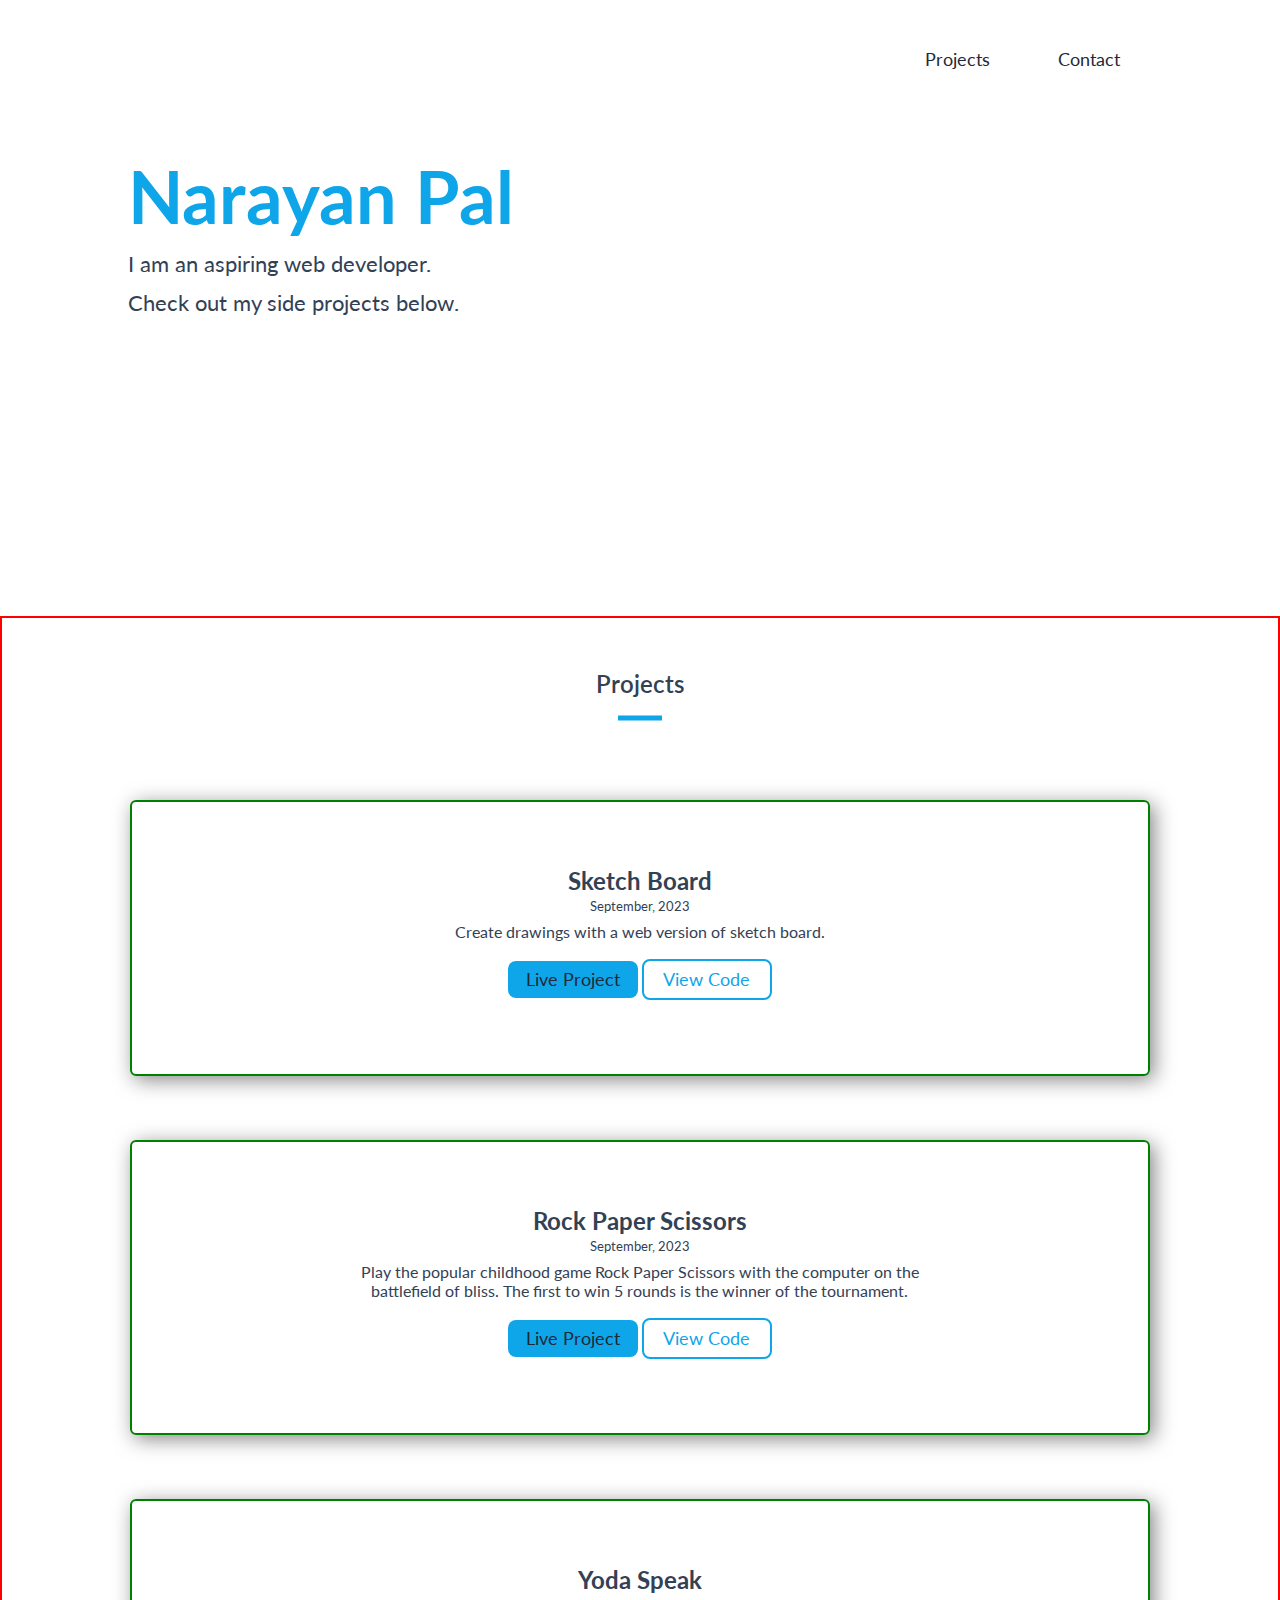
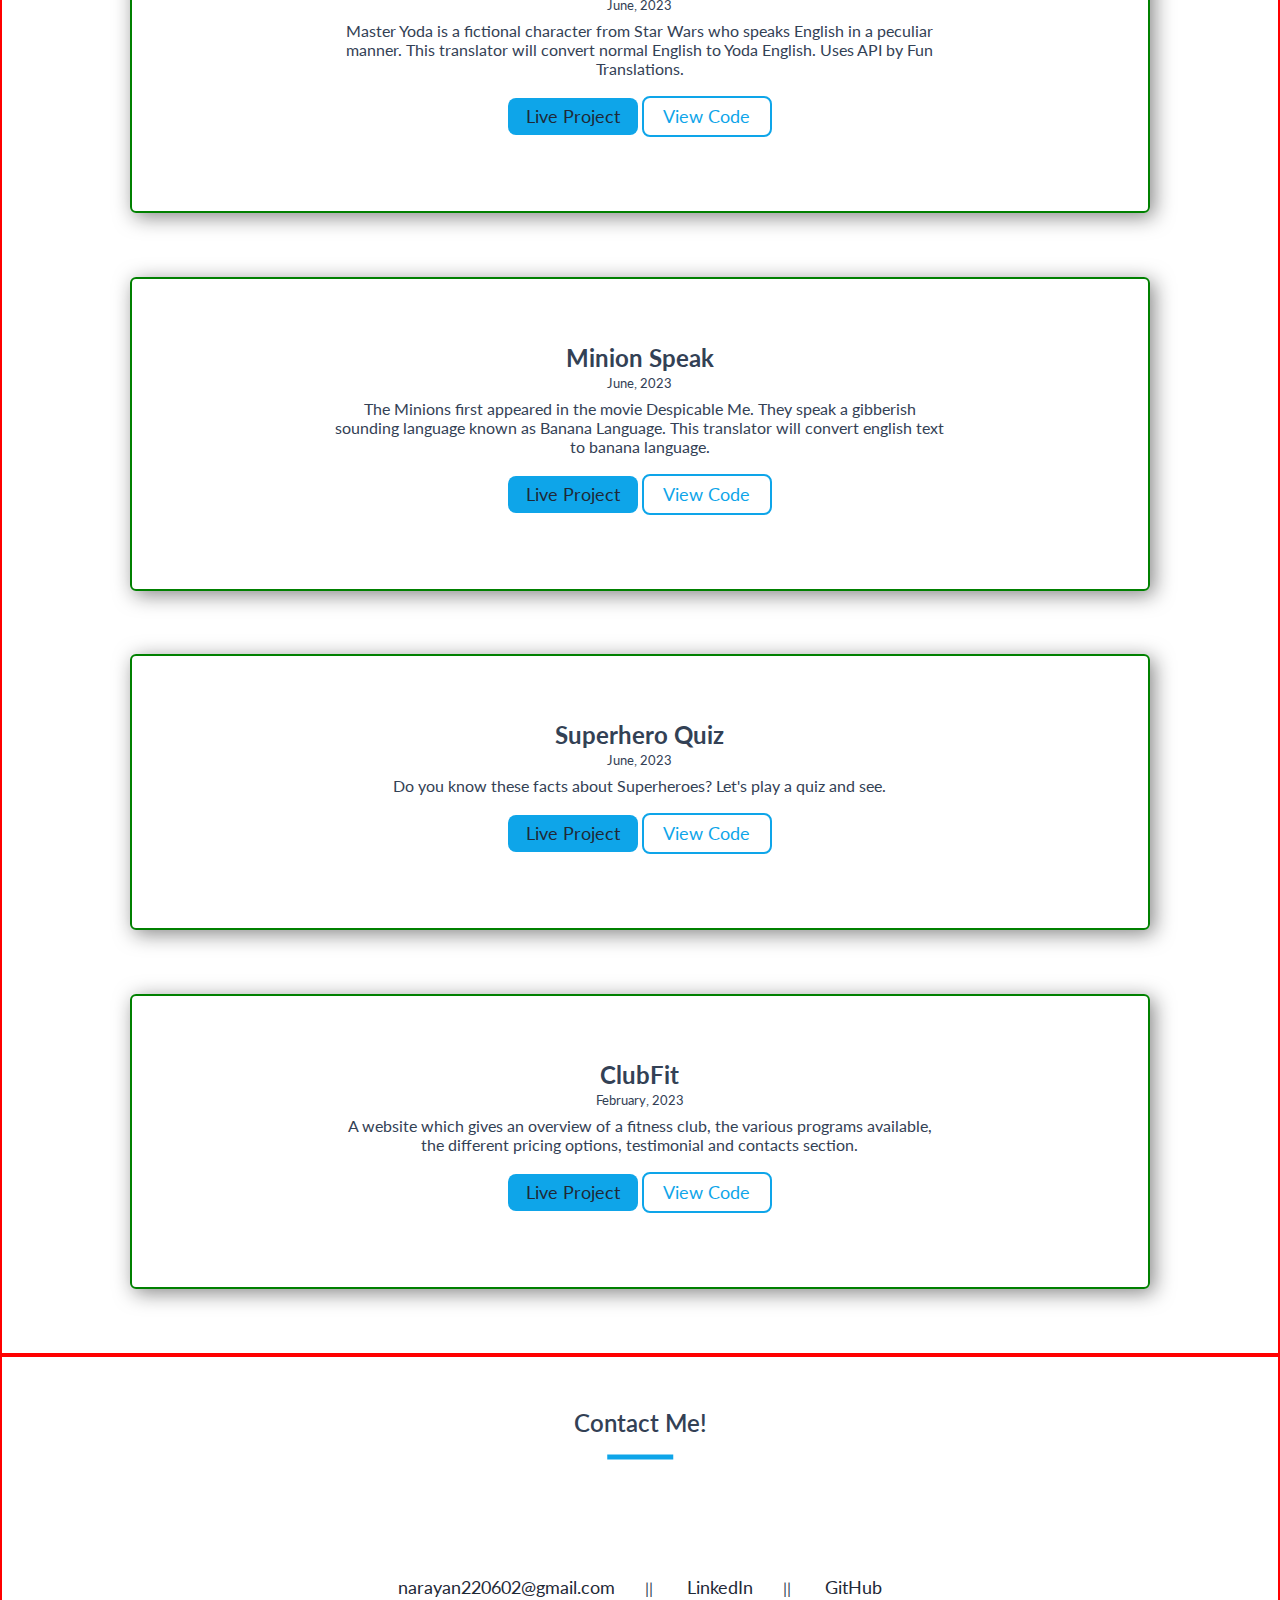
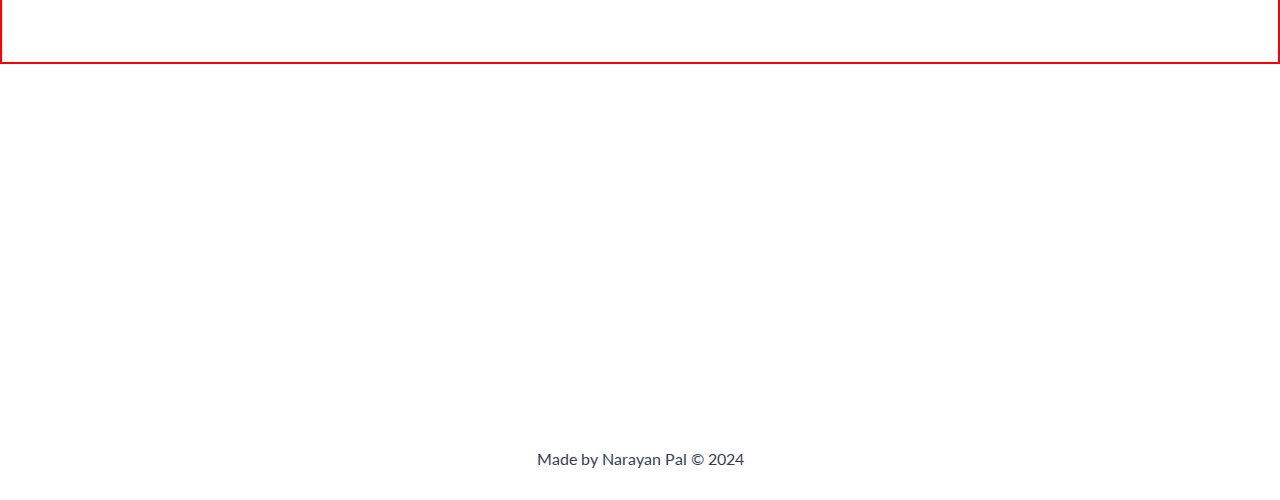
==== commit e469ef18: "contact section finished" ====
--- a/index.html
+++ b/index.html
@@ -114,8 +114,9 @@
         <div class="section-container">
             <h2 class="section-heading">Contact Me!</h2>
              <div class="links-container">
-                <span><a href="mailto:narayan220602@gmail.com">narayan220602@gmail.com</a></span>
-                <span><a href="">LinkedIn</a></span>
+                <span><a href="mailto:narayan220602@gmail.com" target="_blank" class="link">narayan220602@gmail.com</a></span>
+                <span><a href="https://www.linkedin.com/in/narayanpal2206" target="_blank" class="link">LinkedIn</a></span>
+                <span><a href="https://github.com/narayan2206" target="_blank" class="link">GitHub</a></span>
              </div>
         </div>
     </section>
--- a/css/style.css
+++ b/css/style.css
@@ -58,7 +58,7 @@
 }
 
 
-.section-container{
+.section-container {
     display: flex;
     flex-direction: column;
     align-items: center;
@@ -87,35 +87,34 @@
     content: "";
     position: absolute;
     bottom: -20px;
-    left:0;
-    transform: translate(50%,50%);
+    left: 0;
+    transform: translate(50%, 50%);
     background-color: var(--primary-color);
     height: 5px;
     width: 50%;
 
 }
 
-.contact-section{
-    
+.links-container {
+    margin-top: 3%;
+    margin-bottom: 5%;
+}
+
+.links-container span:nth-child(-n+2):after {
+    content: "||";
+    margin: 30px;
+}
+
+.contact-section {
+    height: 70vh;
 }
 
 .footer {
-    color: white;
-    background-color: var(--primary-color);
     text-align: center;
     padding: 2rem 0;
     margin-top: 2rem;
 }
 
-.footer .footer-links {
-    padding: 1rem;
-}
-
-.footer .footer-links li {
-    display: inline;
-    list-style: none;
-    padding: 0 2rem;
-}
 
 /* Projects Page */
 
@@ -134,6 +133,7 @@
     text-decoration: none;
     color: #1f2937;
     position: relative;
+    font-size: 1.1rem;
 }
 
 .link::after {
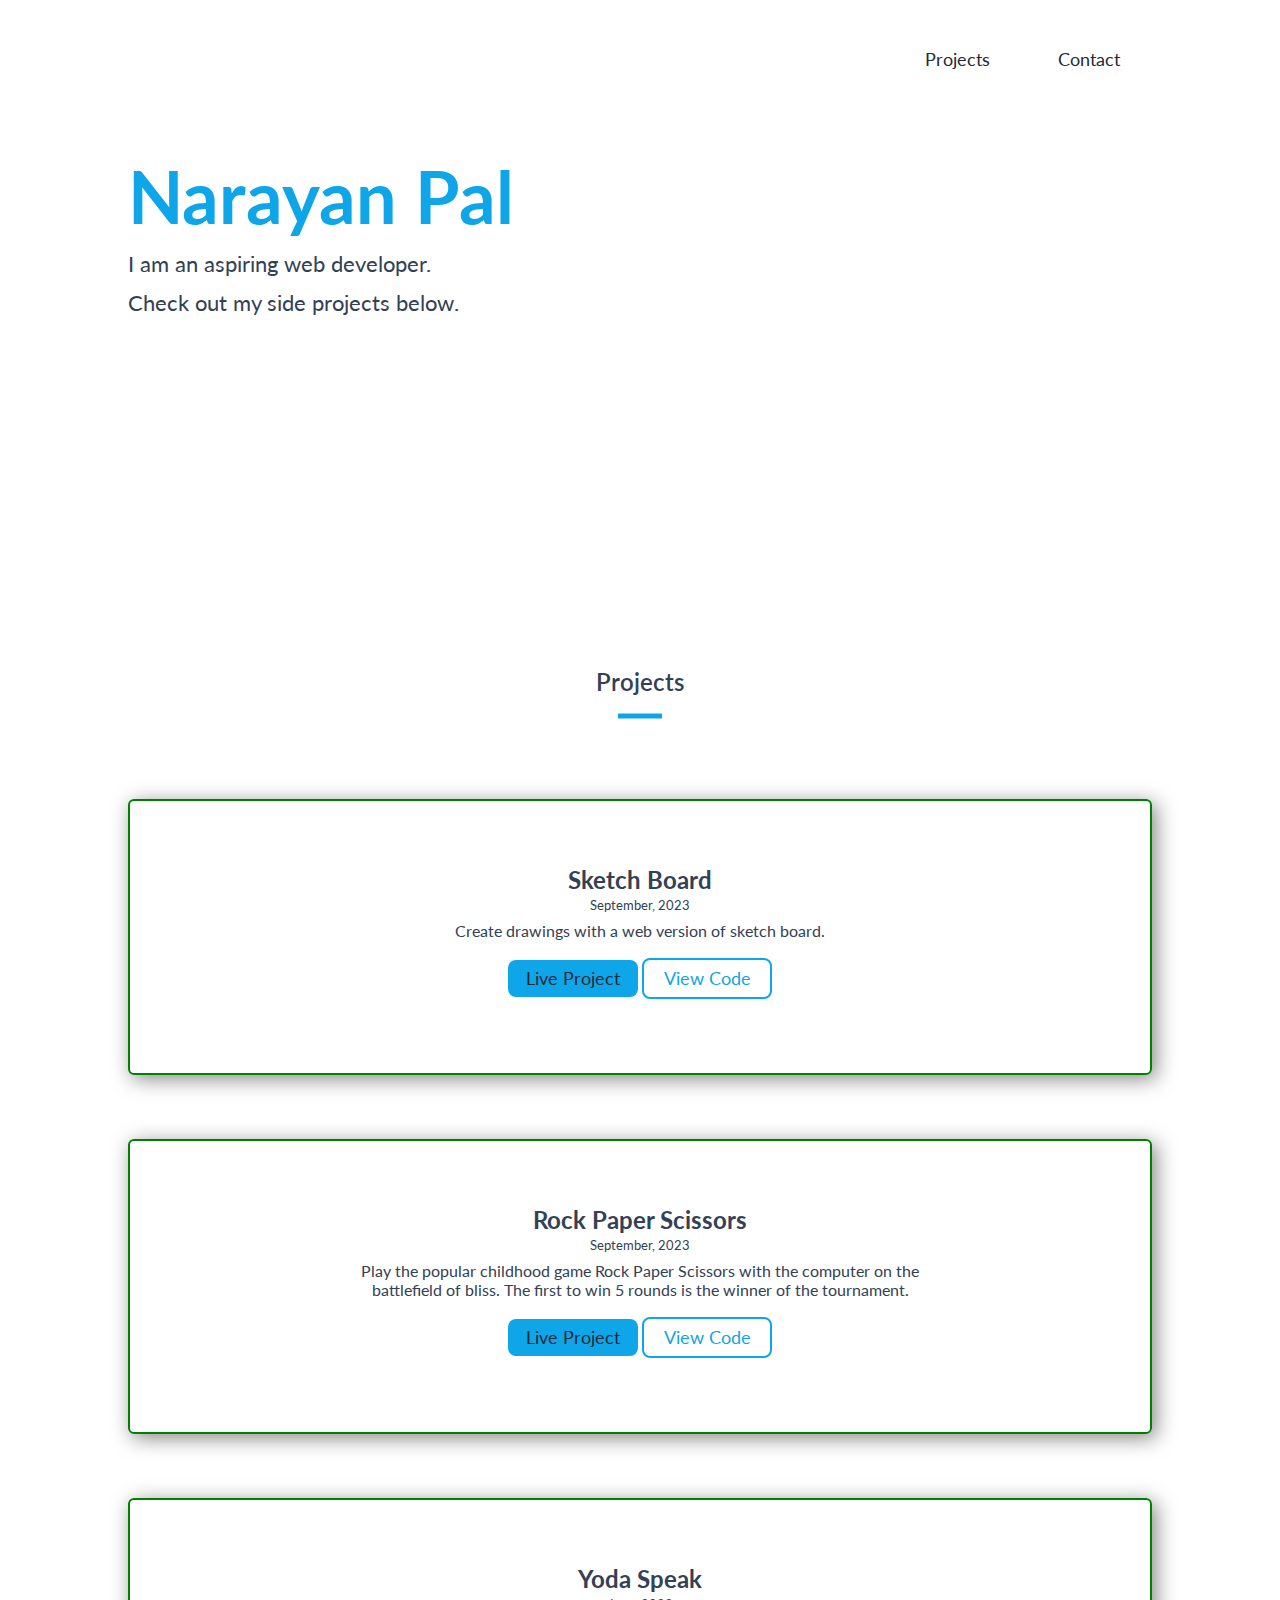
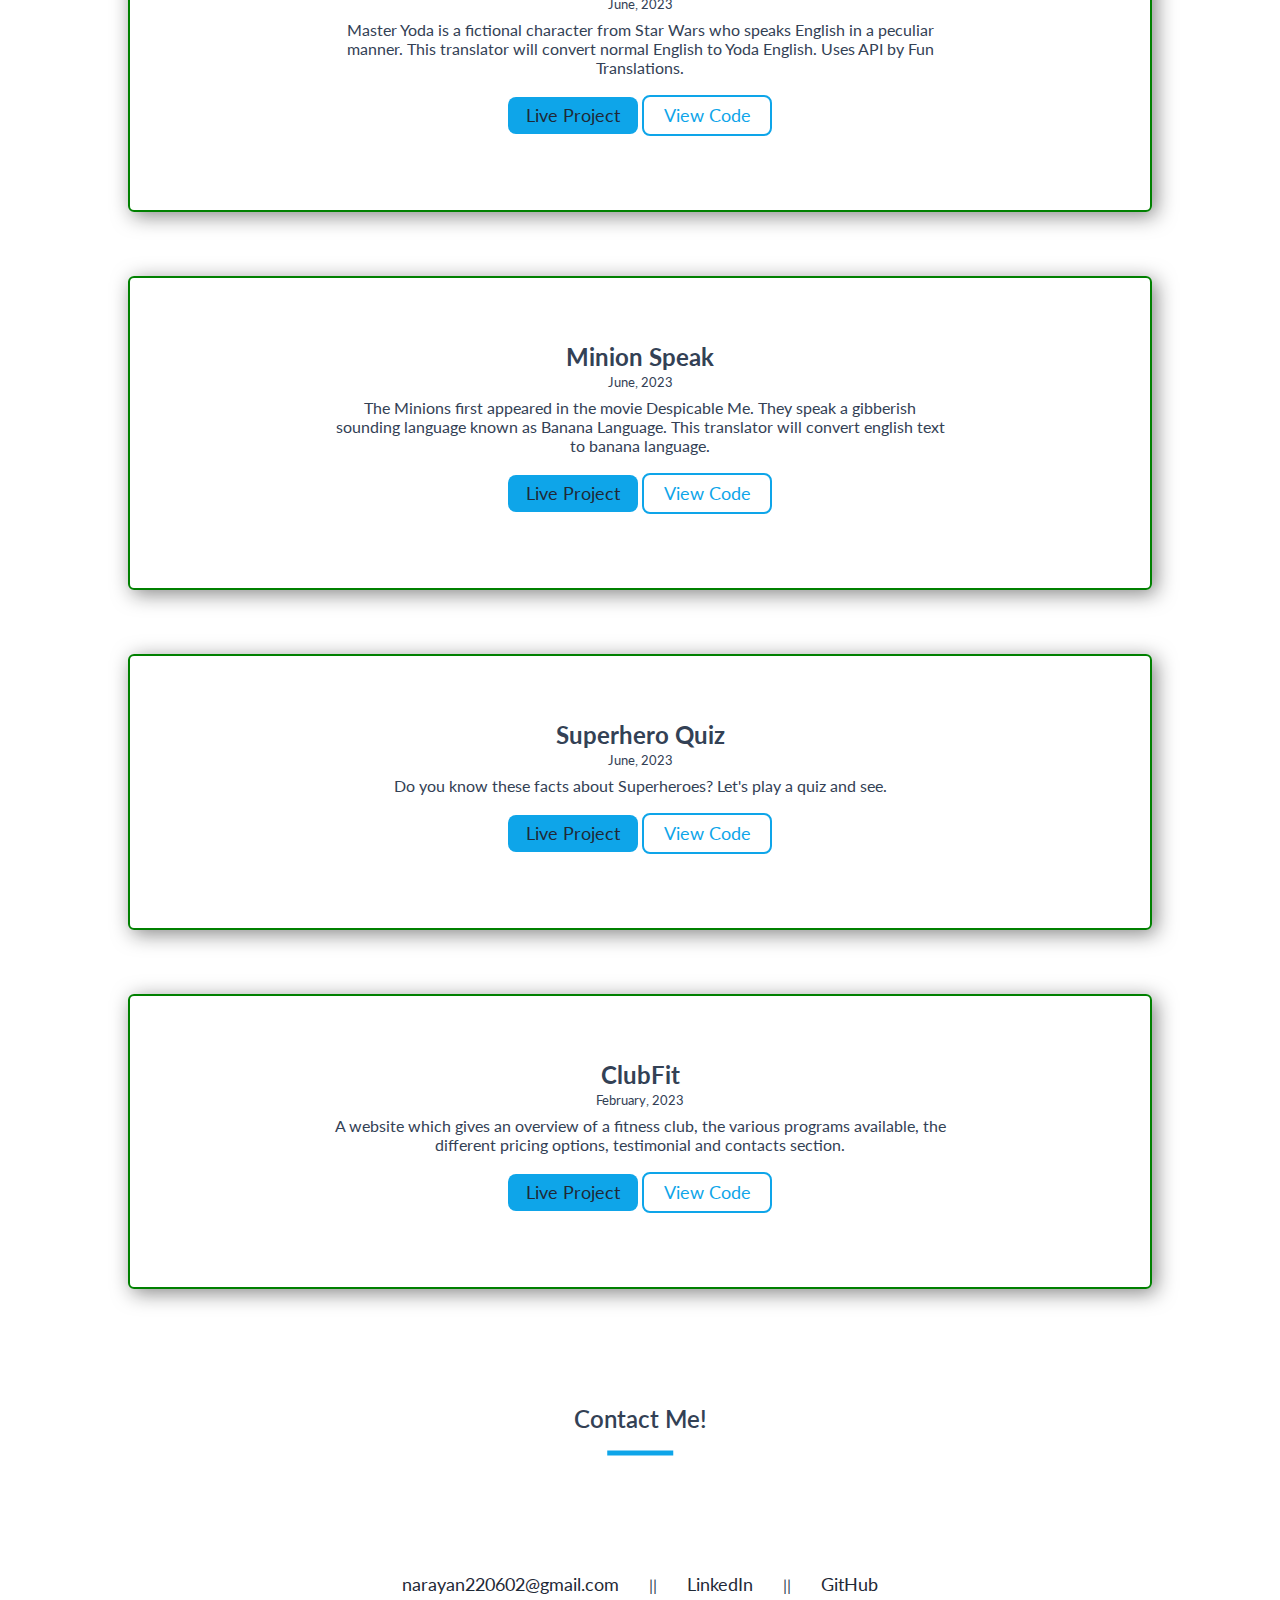
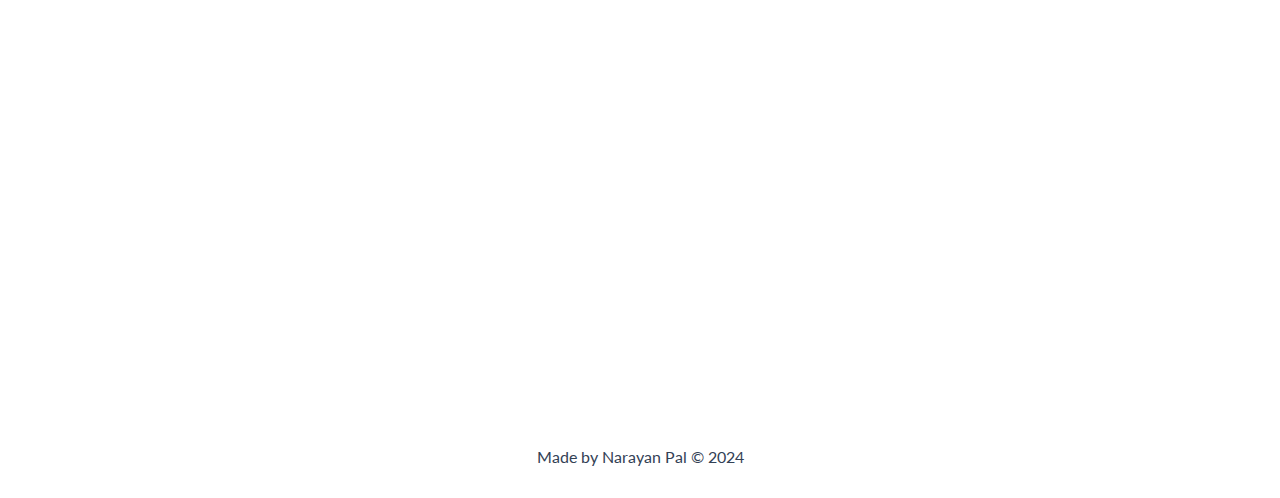
==== commit 1163e1d0: "made contact section responsive" ====
--- a/index.html
+++ b/index.html
@@ -114,9 +114,9 @@
         <div class="section-container">
             <h2 class="section-heading">Contact Me!</h2>
              <div class="links-container">
-                <span><a href="mailto:narayan220602@gmail.com" target="_blank" class="link">narayan220602@gmail.com</a></span>
-                <span><a href="https://www.linkedin.com/in/narayanpal2206" target="_blank" class="link">LinkedIn</a></span>
-                <span><a href="https://github.com/narayan2206" target="_blank" class="link">GitHub</a></span>
+                <div><a href="mailto:narayan220602@gmail.com" target="_blank" class="link">narayan220602@gmail.com</a></div>
+                <div><a href="https://www.linkedin.com/in/narayanpal2206" target="_blank" class="link">LinkedIn</a></div>
+                <div><a href="https://github.com/narayan2206" target="_blank" class="link">GitHub</a></div>
              </div>
         </div>
     </section>
--- a/css/style.css
+++ b/css/style.css
@@ -63,7 +63,6 @@
     flex-direction: column;
     align-items: center;
     justify-content: space-between;
-    border: 2px solid red;
 }
 
 .container {
@@ -98,9 +97,10 @@
 .links-container {
     margin-top: 3%;
     margin-bottom: 5%;
+    display: flex;
 }
 
-.links-container span:nth-child(-n+2):after {
+.links-container div:nth-child(-n+2):after {
     content: "||";
     margin: 30px;
 }
@@ -116,7 +116,7 @@
 }
 
 
-/* Projects Page */
+/* Projects Section */
 
 .project-description {
     width: 60%;
--- a/css/responsive.css
+++ b/css/responsive.css
@@ -15,4 +15,19 @@
     .project-description{
         width: 80%;
     }
+
+    .links-container{
+       flex-direction: column;
+       align-items: center;
+       margin-top: 8%;
+    }
+
+    .links-container div:nth-child(-n+2){
+        margin-bottom: 50px;
+    }
+
+    .links-container div:nth-child(-n+2):after{
+        content: "";
+        margin: 0;
+    }
 }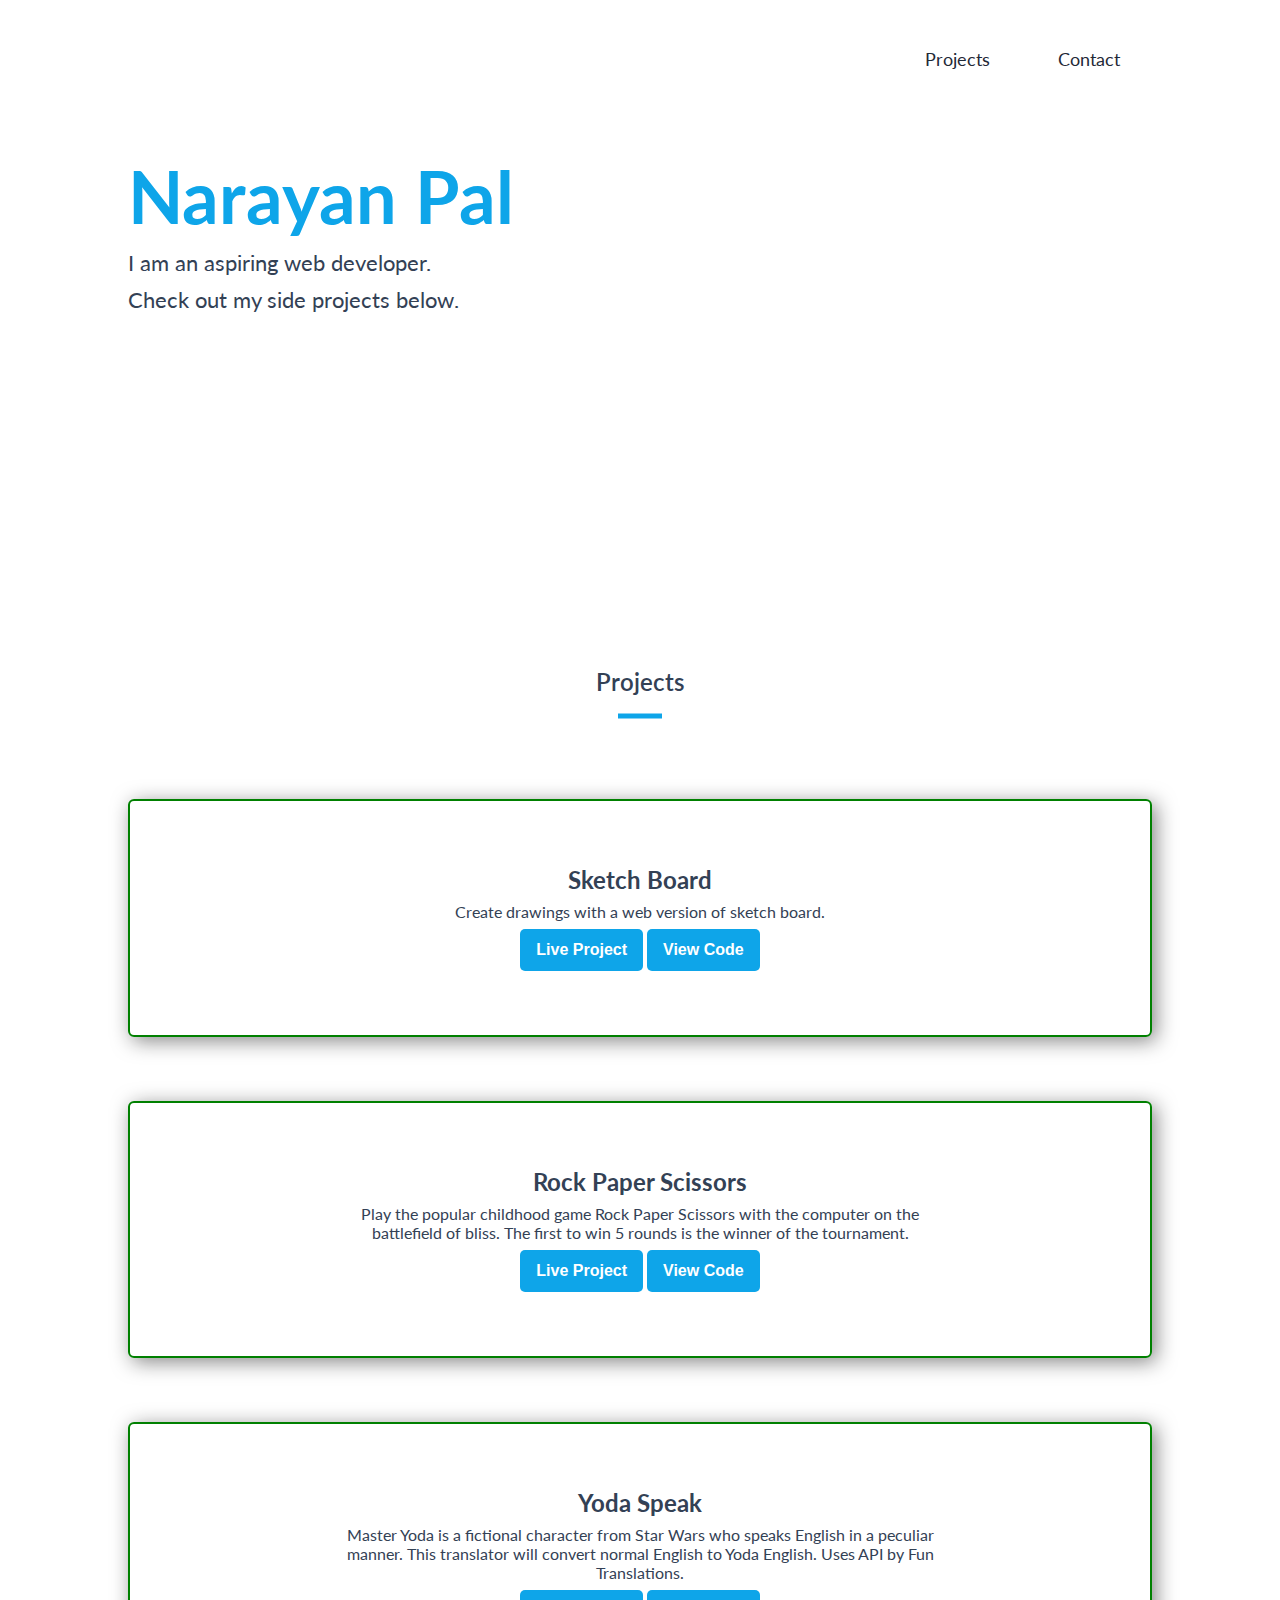
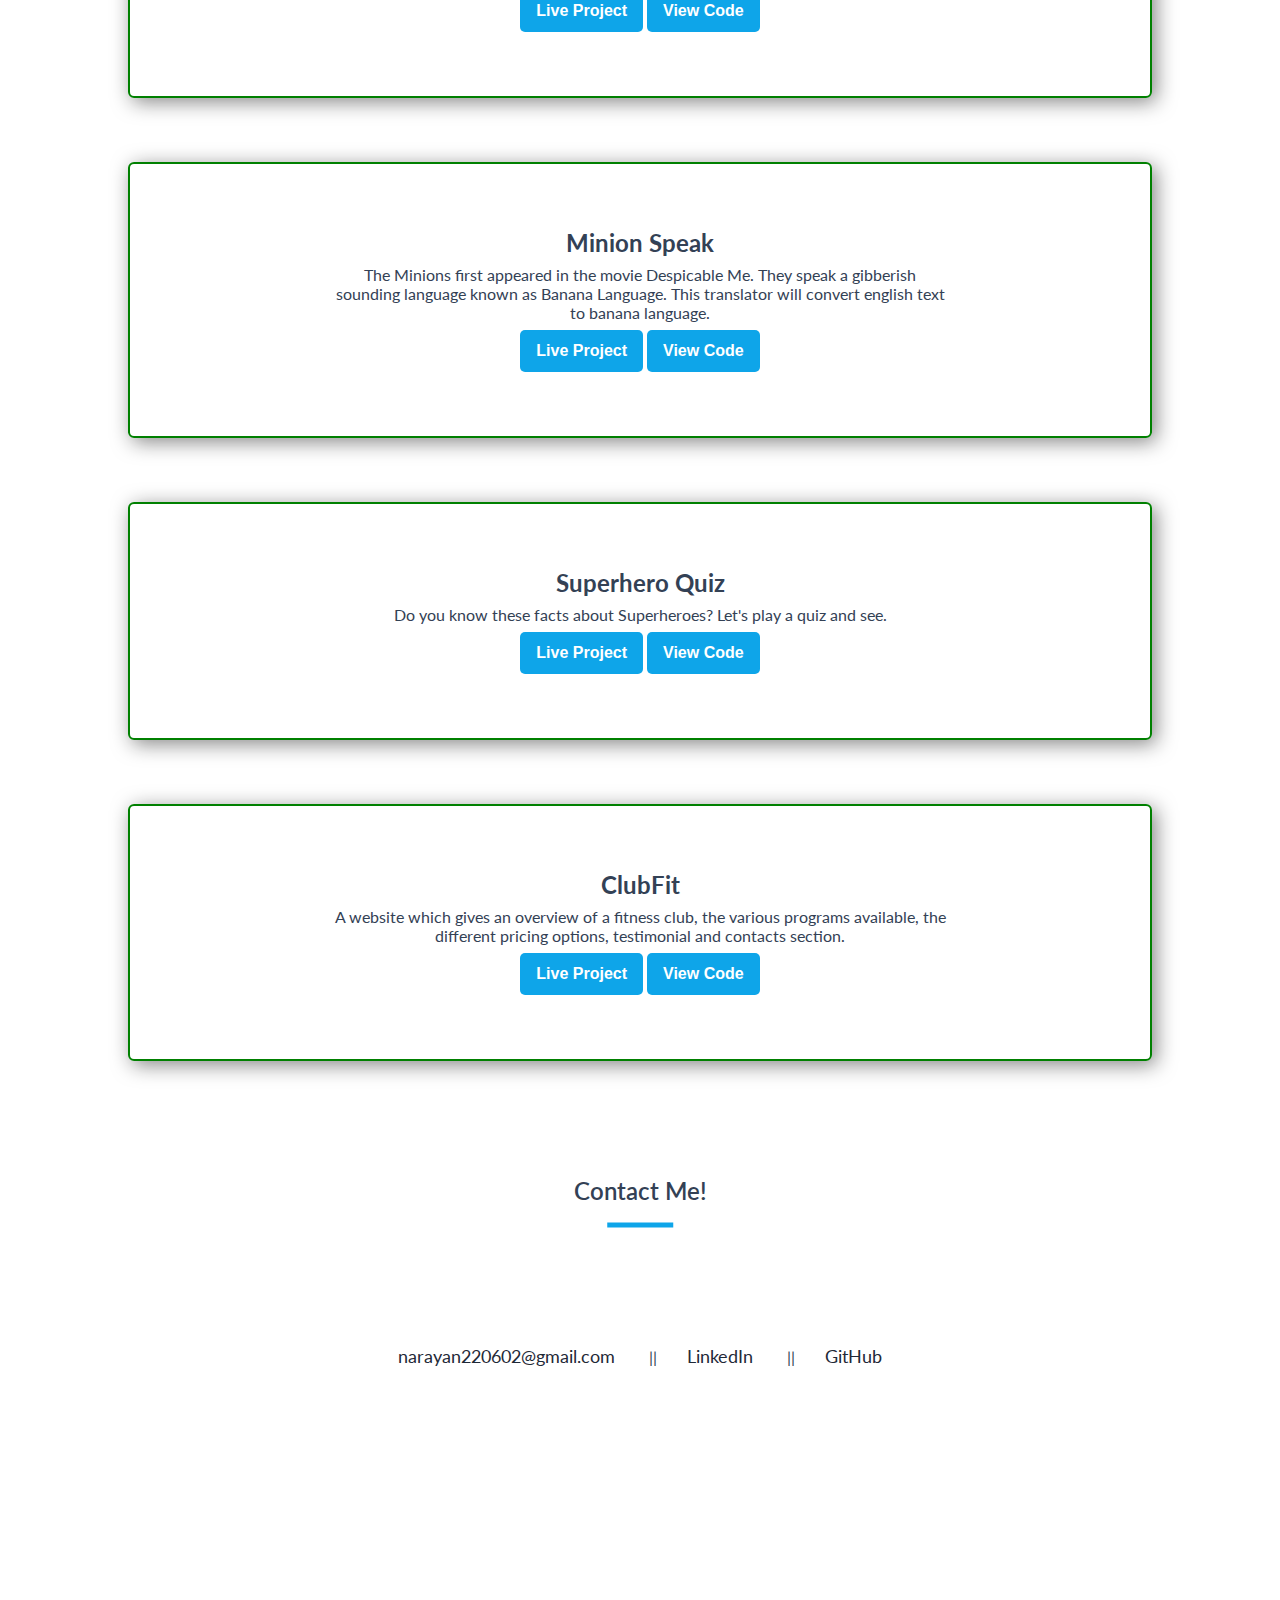
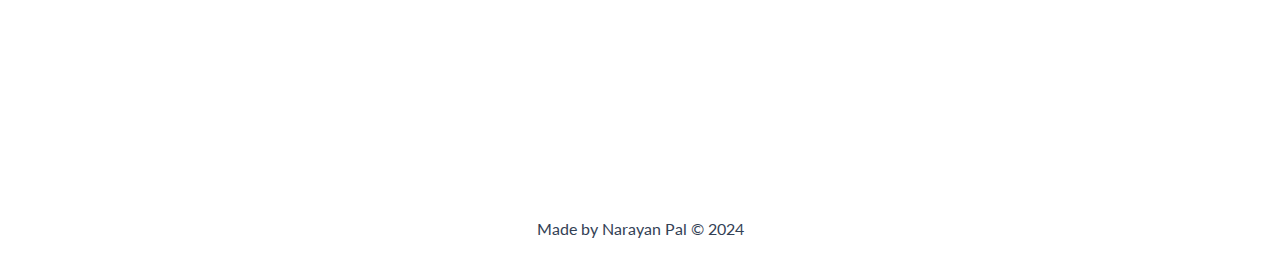
==== commit 3dc8a01f: "changed buttons in project section" ====
--- a/index.html
+++ b/index.html
@@ -19,8 +19,8 @@
 
     <nav>
         <ul class="navigation">
-            <li><a href="/" class="link">Projects</a></li>
-            <li><a href="/" class="link">Contact</a></li>
+            <li><a href="#project" class="link">Projects</a></li>
+            <li><a href="#contact" class="link">Contact</a></li>
         </ul>
     </nav>
 
@@ -31,93 +31,93 @@
     </section>
 
 
-    <section class="section">
-
+    <section class="section" id="project">
         <div class="section-container">
-
 
             <h2 class="section-heading">Projects</h2>
 
             <div class="container">
                 <h2>Sketch Board</h2>
-                <small class="padding-bottom-2rem">September, 2023</small>
+
                 <p class="mx-small project-description">Create drawings with a web version of sketch board.</p>
-                <a href="https://my-sketch-board.netlify.app/" class="link link-primary" target="_blank">Live
-                    Project</a>
-                <a href="https://github.com/Narayan2206/Sketch-board" class="link link-secondary" target="_blank">View
-                    Code</a>
+                <button class="btn"><a href="https://my-sketch-board.netlify.app/" target="_blank">Live
+                        Project</a></button>
+                <button class="btn"><a href="https://github.com/Narayan2206/Sketch-board" target="_blank">View
+                        Code</a></button>
             </div>
 
             <div class="container">
                 <h2>Rock Paper Scissors</h2>
-                <small class="padding-bottom-2rem">September, 2023</small>
+
                 <p class="mx-small project-description">Play the popular childhood game Rock Paper Scissors with
                     the computer on the battlefield of bliss. The first to win 5 rounds is the winner of the
                     tournament.</p>
-                <a href="https://rockpaperscissorsgameproject.netlify.app/" class="link link-primary"
-                    target="_blank">Live
-                    Project</a>
-                <a href="https://github.com/Narayan2206/Rock-Paper-Scissors" class="link link-secondary"
-                    target="_blank">View Code</a>
+                <button class="btn"><a href="https://rockpaperscissorsgameproject.netlify.app/" target="_blank">Live
+                        Project</a></button>
+                <button class="btn"><a href="https://github.com/Narayan2206/Rock-Paper-Scissors" target="_blank">View
+                        Code</a></button>
             </div>
 
             <div class="container">
                 <h2>Yoda Speak</h2>
-                <small class="padding-bottom-2rem">June, 2023</small>
+
                 <p class="mx-small project-description">Master Yoda is a fictional character from Star Wars who
                     speaks English in a peculiar manner. This translator will convert normal English to Yoda
                     English. Uses API by Fun Translations.</p>
-                <a href="https://projectyodaspeak.netlify.app/" class="link link-primary" target="_blank">Live
-                    Project</a>
-                <a href="https://github.com/Narayan2206/Yoda-speak" class="link link-secondary" target="_blank">View
-                    Code</a>
+                <button class="btn"><a href="https://projectyodaspeak.netlify.app/" target="_blank">Live
+                        Project</a></button>
+                <button class="btn"><a href="https://github.com/Narayan2206/Yoda-speak" target="_blank">View
+                        Code</a></button>
             </div>
 
             <div class="container">
                 <h2>Minion Speak</h2>
-                <small class="padding-bottom-2rem">June, 2023</small>
+
                 <p class="mx-small project-description">The Minions first appeared in the movie Despicable Me.
                     They speak a gibberish sounding language known as Banana Language. This translator will
                     convert english text to banana language.</p>
-                <a href="https://projectminionspeak.netlify.app/" class="link link-primary" target="_blank">Live
-                    Project</a>
-                <a href="https://github.com/Narayan2206/Minions-Speak" class="link link-secondary" target="_blank">View
-                    Code</a>
+                <button class="btn"><a href="https://projectminionspeak.netlify.app/" target="_blank">Live
+                        Project</a></button>
+                <button class="btn"><a href="https://github.com/Narayan2206/Minions-Speak" target="_blank">View
+                        Code</a></button>
             </div>
 
             <div class="container">
                 <h2>Superhero Quiz</h2>
-                <small class="padding-bottom-2rem">June, 2023</small>
+
                 <p class="mx-small project-description">Do you know these facts about Superheroes? Let's play a
                     quiz and see.</p>
-                <a href="https://replit.com/@Narayan2206/SuperHeroQuiz?embed=true" class="link link-primary"
-                    target="_blank">Live Project</a>
-                <a href="https://replit.com/@Narayan2206/SuperHeroQuiz" class="link link-secondary ">View
-                    Code</a>
+                <button class="btn"><a href="https://replit.com/@Narayan2206/SuperHeroQuiz?embed=true"
+                        target="_blank">Live Project</a> </button>
+                <button class="btn"><a href="https://replit.com/@Narayan2206/SuperHeroQuiz" target="_blank">View
+                        Code</a></button>
             </div>
 
             <div class="container">
                 <h2>ClubFit</h2>
-                <small class="padding-bottom-2rem">February, 2023</small>
+
                 <p class="mx-small project-description">A website which gives an overview of a fitness club, the
                     various programs available, the different pricing options, testimonial and contacts section.
                 </p>
-                <a href="https://projectclubfit.netlify.app/" class="link link-primary" target="_blank">Live
-                    Project</a>
-                <a href="https://github.com/Narayan2206/ClubFit" class="link link-secondary ">View Code</a>
+                <button class="btn"><a href="https://projectclubfit.netlify.app/" target="_blank">Live
+                        Project</a></button>
+                <button class="btn"><a href="https://github.com/Narayan2206/ClubFit" target="_blank">View
+                        Code</a></button>
             </div>
 
         </div>
     </section>
 
-    <section class="contact-section">
+    <section class="contact-section" id="contact">
         <div class="section-container">
             <h2 class="section-heading">Contact Me!</h2>
-             <div class="links-container">
-                <div><a href="mailto:narayan220602@gmail.com" target="_blank" class="link">narayan220602@gmail.com</a></div>
-                <div><a href="https://www.linkedin.com/in/narayanpal2206" target="_blank" class="link">LinkedIn</a></div>
+            <div class="links-container">
+                <div><a href="mailto:narayan220602@gmail.com" target="_blank" class="link">narayan220602@gmail.com</a>
+                </div>
+                <div><a href="https://www.linkedin.com/in/narayanpal2206" target="_blank" class="link">LinkedIn</a>
+                </div>
                 <div><a href="https://github.com/narayan2206" target="_blank" class="link">GitHub</a></div>
-             </div>
+            </div>
         </div>
     </section>
 
--- a/css/style.css
+++ b/css/style.css
@@ -13,6 +13,7 @@
 
 body {
     font-family: 'Lato', sans-serif;
+    scroll-behavior: smooth;
     /* max-width: 80%;
     margin: auto; */
     /* font-size: 1.1rem; */
@@ -45,6 +46,9 @@
     margin-top: 4%;
     height: 55vh;
     /* border: 2px solid red; */
+    display: flex;
+    flex-direction: column;
+    gap: 10px;
 }
 
 
@@ -54,7 +58,6 @@
 
 .hero p {
     font-size: 1.4rem;
-    margin-top: 1%;
 }
 
 
@@ -76,6 +79,23 @@
     box-shadow: 4px 4px 20px rgba(16, 16, 16, 0.5);
 }
 
+.btn{
+       background-color: var(--primary-color);
+       border: none;
+       border-radius: 5px;
+       font-size: 1rem;
+       padding: 12px 16px;
+       cursor: pointer;
+}
+
+
+.btn a{
+    text-decoration: none;
+    color: white;
+    font-weight: 700;
+}
+
+
 .section-heading {
     font-weight: 600;
     position: relative;
--- a/css/responsive.css
+++ b/css/responsive.css
@@ -6,6 +6,10 @@
 
     nav{
        justify-content: center;
+    }
+
+    .hero{
+        align-items: center;
     }
 
     .container p{
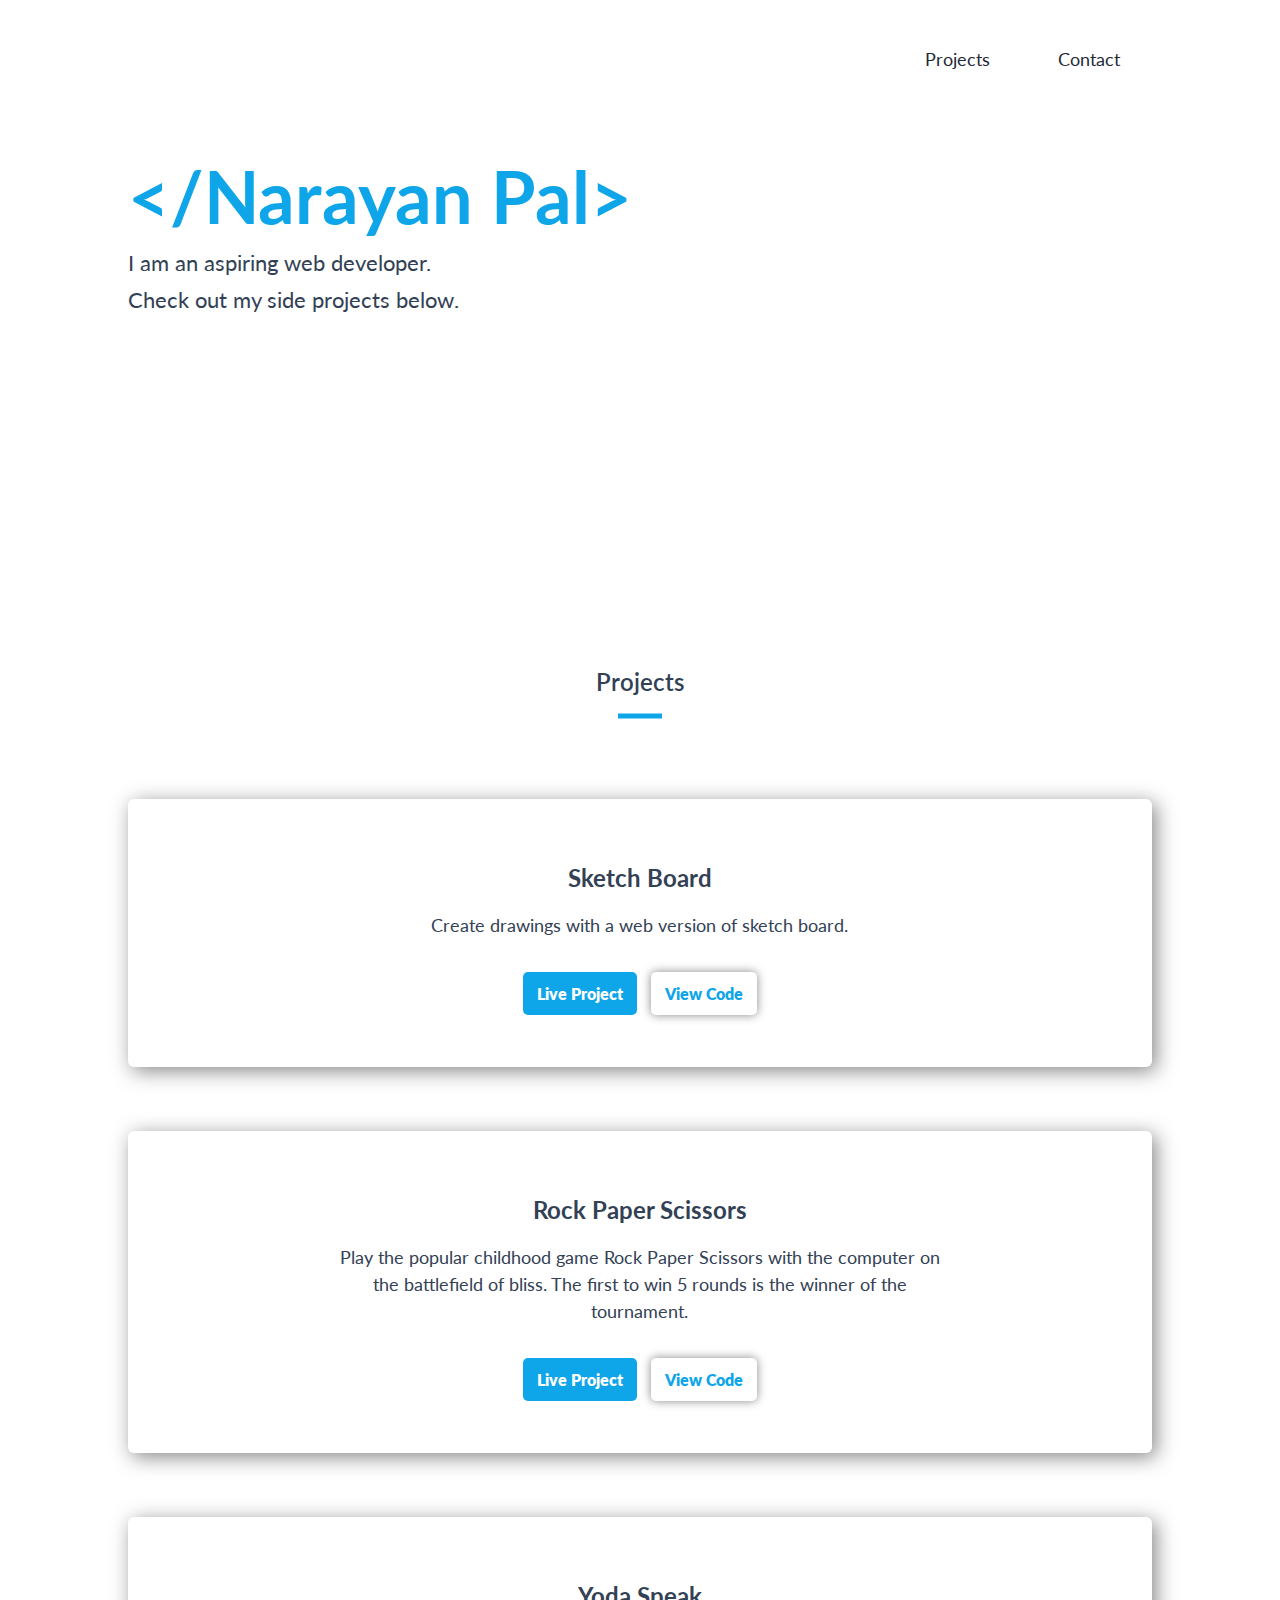
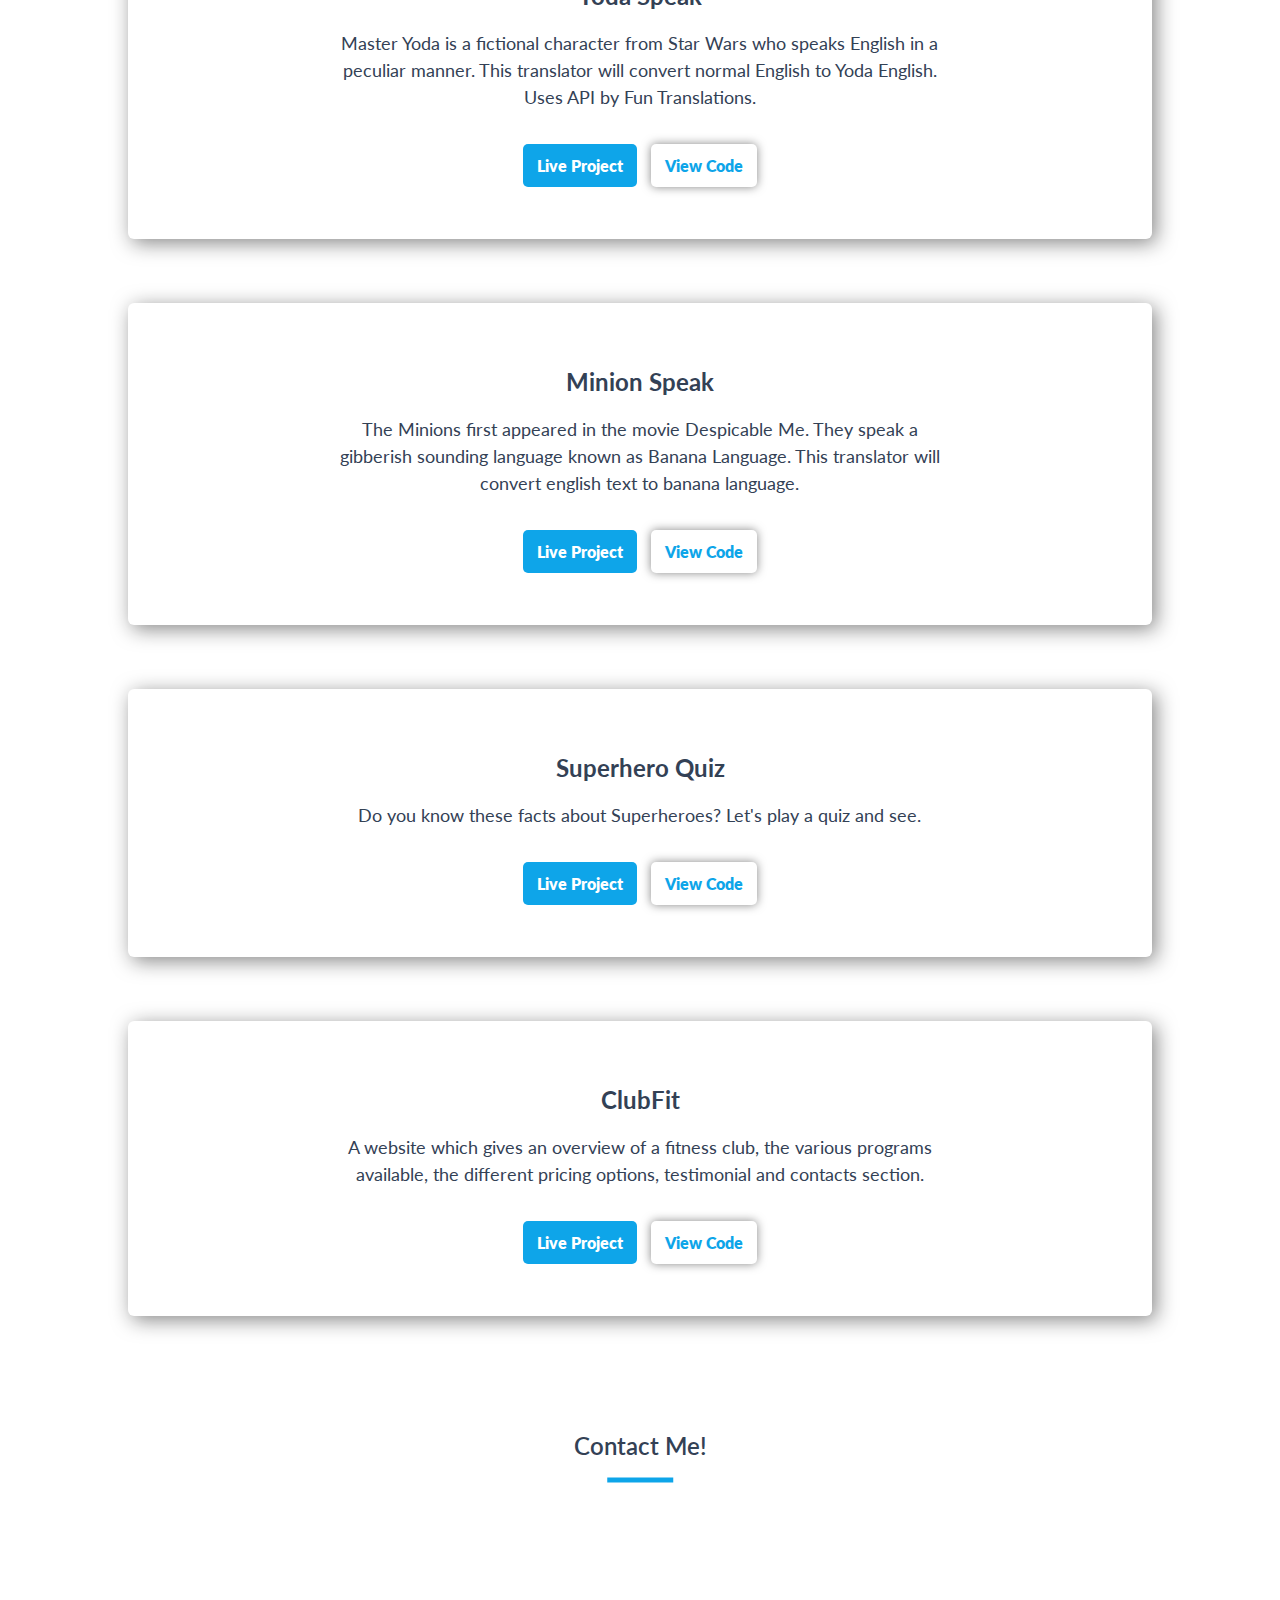
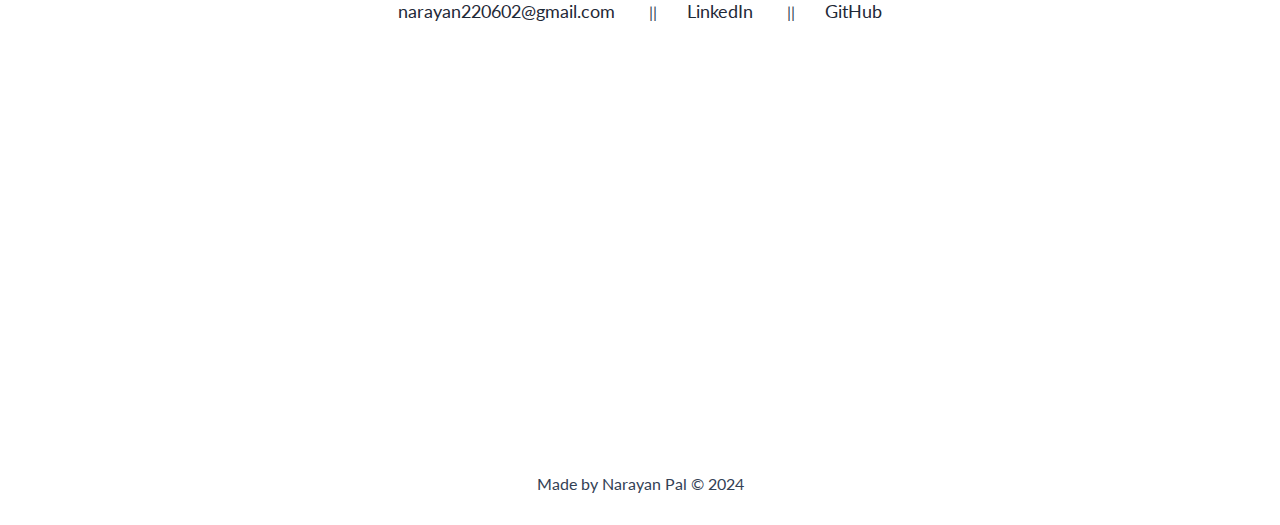
==== commit 36225e64: "minor adjustments made" ====
--- a/index.html
+++ b/index.html
@@ -25,7 +25,7 @@
     </nav>
 
     <section class="hero">
-        <h1 class="hero-heading text-theme">Narayan Pal</h1>
+        <h1 class="hero-heading text-theme" id="typing-effect"></h1>
         <p>I am an aspiring web developer.</p>
         <p>Check out my side projects below.</p>
     </section>
@@ -36,73 +36,84 @@
 
             <h2 class="section-heading">Projects</h2>
 
-            <div class="container">
+            <div class="project-container">
                 <h2>Sketch Board</h2>
 
-                <p class="mx-small project-description">Create drawings with a web version of sketch board.</p>
-                <button class="btn"><a href="https://my-sketch-board.netlify.app/" target="_blank">Live
-                        Project</a></button>
-                <button class="btn"><a href="https://github.com/Narayan2206/Sketch-board" target="_blank">View
-                        Code</a></button>
+                <p class="project-description">Create drawings with a web version of sketch board.</p>
+                <div class="project-links">
+                    <a href="https://my-sketch-board.netlify.app/" target="_blank">Live
+                        Project</a>
+                    <a href="https://github.com/Narayan2206/Sketch-board" target="_blank">View
+                        Code</a>
+                </div>
             </div>
 
-            <div class="container">
+            <div class="project-container">
                 <h2>Rock Paper Scissors</h2>
 
-                <p class="mx-small project-description">Play the popular childhood game Rock Paper Scissors with
+                <p class="project-description">Play the popular childhood game Rock Paper Scissors with
                     the computer on the battlefield of bliss. The first to win 5 rounds is the winner of the
                     tournament.</p>
-                <button class="btn"><a href="https://rockpaperscissorsgameproject.netlify.app/" target="_blank">Live
-                        Project</a></button>
-                <button class="btn"><a href="https://github.com/Narayan2206/Rock-Paper-Scissors" target="_blank">View
-                        Code</a></button>
+                <div class="project-links">
+                    <a href="https://rockpaperscissorsgameproject.netlify.app/" target="_blank">Live
+                        Project</a>
+                    <a href="https://github.com/Narayan2206/Rock-Paper-Scissors" target="_blank">View
+                        Code</a>
+                </div>
             </div>
 
-            <div class="container">
+            <div class="project-container">
                 <h2>Yoda Speak</h2>
 
-                <p class="mx-small project-description">Master Yoda is a fictional character from Star Wars who
+                <p class="project-description">Master Yoda is a fictional character from Star Wars who
                     speaks English in a peculiar manner. This translator will convert normal English to Yoda
                     English. Uses API by Fun Translations.</p>
-                <button class="btn"><a href="https://projectyodaspeak.netlify.app/" target="_blank">Live
-                        Project</a></button>
-                <button class="btn"><a href="https://github.com/Narayan2206/Yoda-speak" target="_blank">View
-                        Code</a></button>
+                <div class="project-links">
+                    <a href="https://projectyodaspeak.netlify.app/" target="_blank">Live
+                        Project</a>
+                    <a href="https://github.com/Narayan2206/Yoda-speak" target="_blank">View
+                        Code</a>
+                </div>
             </div>
 
-            <div class="container">
+            <div class="project-container">
                 <h2>Minion Speak</h2>
 
-                <p class="mx-small project-description">The Minions first appeared in the movie Despicable Me.
+                <p class="project-description">The Minions first appeared in the movie Despicable Me.
                     They speak a gibberish sounding language known as Banana Language. This translator will
                     convert english text to banana language.</p>
-                <button class="btn"><a href="https://projectminionspeak.netlify.app/" target="_blank">Live
-                        Project</a></button>
-                <button class="btn"><a href="https://github.com/Narayan2206/Minions-Speak" target="_blank">View
-                        Code</a></button>
+                <div class="project-links">
+                    <a href="https://projectminionspeak.netlify.app/" target="_blank">Live
+                        Project</a>
+                    <a href="https://github.com/Narayan2206/Minions-Speak" target="_blank">View
+                        Code</a>
+                </div>
             </div>
 
-            <div class="container">
+            <div class="project-container">
                 <h2>Superhero Quiz</h2>
 
-                <p class="mx-small project-description">Do you know these facts about Superheroes? Let's play a
+                <p class="project-description">Do you know these facts about Superheroes? Let's play a
                     quiz and see.</p>
-                <button class="btn"><a href="https://replit.com/@Narayan2206/SuperHeroQuiz?embed=true"
-                        target="_blank">Live Project</a> </button>
-                <button class="btn"><a href="https://replit.com/@Narayan2206/SuperHeroQuiz" target="_blank">View
-                        Code</a></button>
+                <div class="project-links">
+                    <a href="https://replit.com/@Narayan2206/SuperHeroQuiz?embed=true" target="_blank">Live Project</a>
+                    <a href="https://replit.com/@Narayan2206/SuperHeroQuiz" target="_blank">View
+                        Code</a>
+                </div>
             </div>
 
-            <div class="container">
+            <div class="project-container">
                 <h2>ClubFit</h2>
 
-                <p class="mx-small project-description">A website which gives an overview of a fitness club, the
+                <p class="project-description">A website which gives an overview of a fitness club, the
                     various programs available, the different pricing options, testimonial and contacts section.
                 </p>
-                <button class="btn"><a href="https://projectclubfit.netlify.app/" target="_blank">Live
-                        Project</a></button>
-                <button class="btn"><a href="https://github.com/Narayan2206/ClubFit" target="_blank">View
-                        Code</a></button>
+                <div class="project-links">
+                    <a href="https://projectclubfit.netlify.app/" target="_blank">Live
+                        Project</a>
+                    <a href="https://github.com/Narayan2206/ClubFit" target="_blank">View
+                        Code</a>
+                </div>
             </div>
 
         </div>
@@ -127,6 +138,7 @@
         <p>Made by Narayan Pal &copy; 2024</p>
     </footer>
 
+    <script src="script.js"></script>
 </body>
 
 </html>--- a/css/style.css
+++ b/css/style.css
@@ -14,13 +14,10 @@
 body {
     font-family: 'Lato', sans-serif;
     scroll-behavior: smooth;
-    /* max-width: 80%;
-    margin: auto; */
-    /* font-size: 1.1rem; */
 }
 
 nav {
-    /* background-color: var(--primary-color); */
+    
     margin: auto;
     height: 70px;
     width: 80%;
@@ -68,10 +65,12 @@
     justify-content: space-between;
 }
 
-.container {
-    text-align: center;
+.project-container {
+    display: flex;
+    flex-direction: column;
+    align-items: center;
+    gap: 20px;
     padding: 4rem 0rem;
-    border: 2px solid green;
     width: 80%;
     border-radius: 6px;
     margin: auto;
@@ -79,13 +78,52 @@
     box-shadow: 4px 4px 20px rgba(16, 16, 16, 0.5);
 }
 
+.project-description{
+    width: 60%;
+    text-align: center;
+    font-size: 18px;
+    line-height: 1.5em;
+}
+
+.project-links{
+    margin-top: 25px;
+}
+
+.project-links a{
+   text-decoration: none;
+   padding: 12px 14px;
+   border-radius: 5px;
+   font-weight: 800;
+   margin: 5px;
+   transition: all 0.5s ease-out;
+}
+
+
+.project-links a:first-child{
+    background-color: var(--primary-color);
+    color: #fff;
+}
+
+.project-links a:nth-child(2){
+    color: var(--primary-color);
+    box-shadow: 0 0 10px rgba(16, 16, 16, 0.5);
+}
+
+.project-links :first-child:hover{
+    background: #33c2ff;
+}
+
+.project-links a:nth-child(2):hover{
+    color: #33c2ff;
+}
+
 .btn{
-       background-color: var(--primary-color);
-       border: none;
-       border-radius: 5px;
-       font-size: 1rem;
-       padding: 12px 16px;
-       cursor: pointer;
+    background-color: var(--primary-color);
+    border: none;
+    border-radius: 5px;
+    font-size: 1rem;
+    padding: 12px 16px;
+    cursor: pointer;
 }
 
 
@@ -136,18 +174,7 @@
 }
 
 
-/* Projects Section */
-
-.project-description {
-    width: 60%;
-}
-
-
 /* Utility Classes */
-
-.mx-small {
-    margin: 0.5rem auto;
-}
 
 .link {
     text-decoration: none;
--- a/css/responsive.css
+++ b/css/responsive.css
@@ -12,10 +12,14 @@
         align-items: center;
     }
 
-    .container p{
-        padding: 0 1rem;
+    .hero .hero-heading{
+       font-size: 2.5rem;
     }
 
+    .section-heading{
+        margin-bottom: 18%;
+    }
+    
     .project-description{
         width: 80%;
     }
@@ -34,4 +38,8 @@
         content: "";
         margin: 0;
     }
+
+    .footer{
+        margin-top: 18%;
+    }
 }